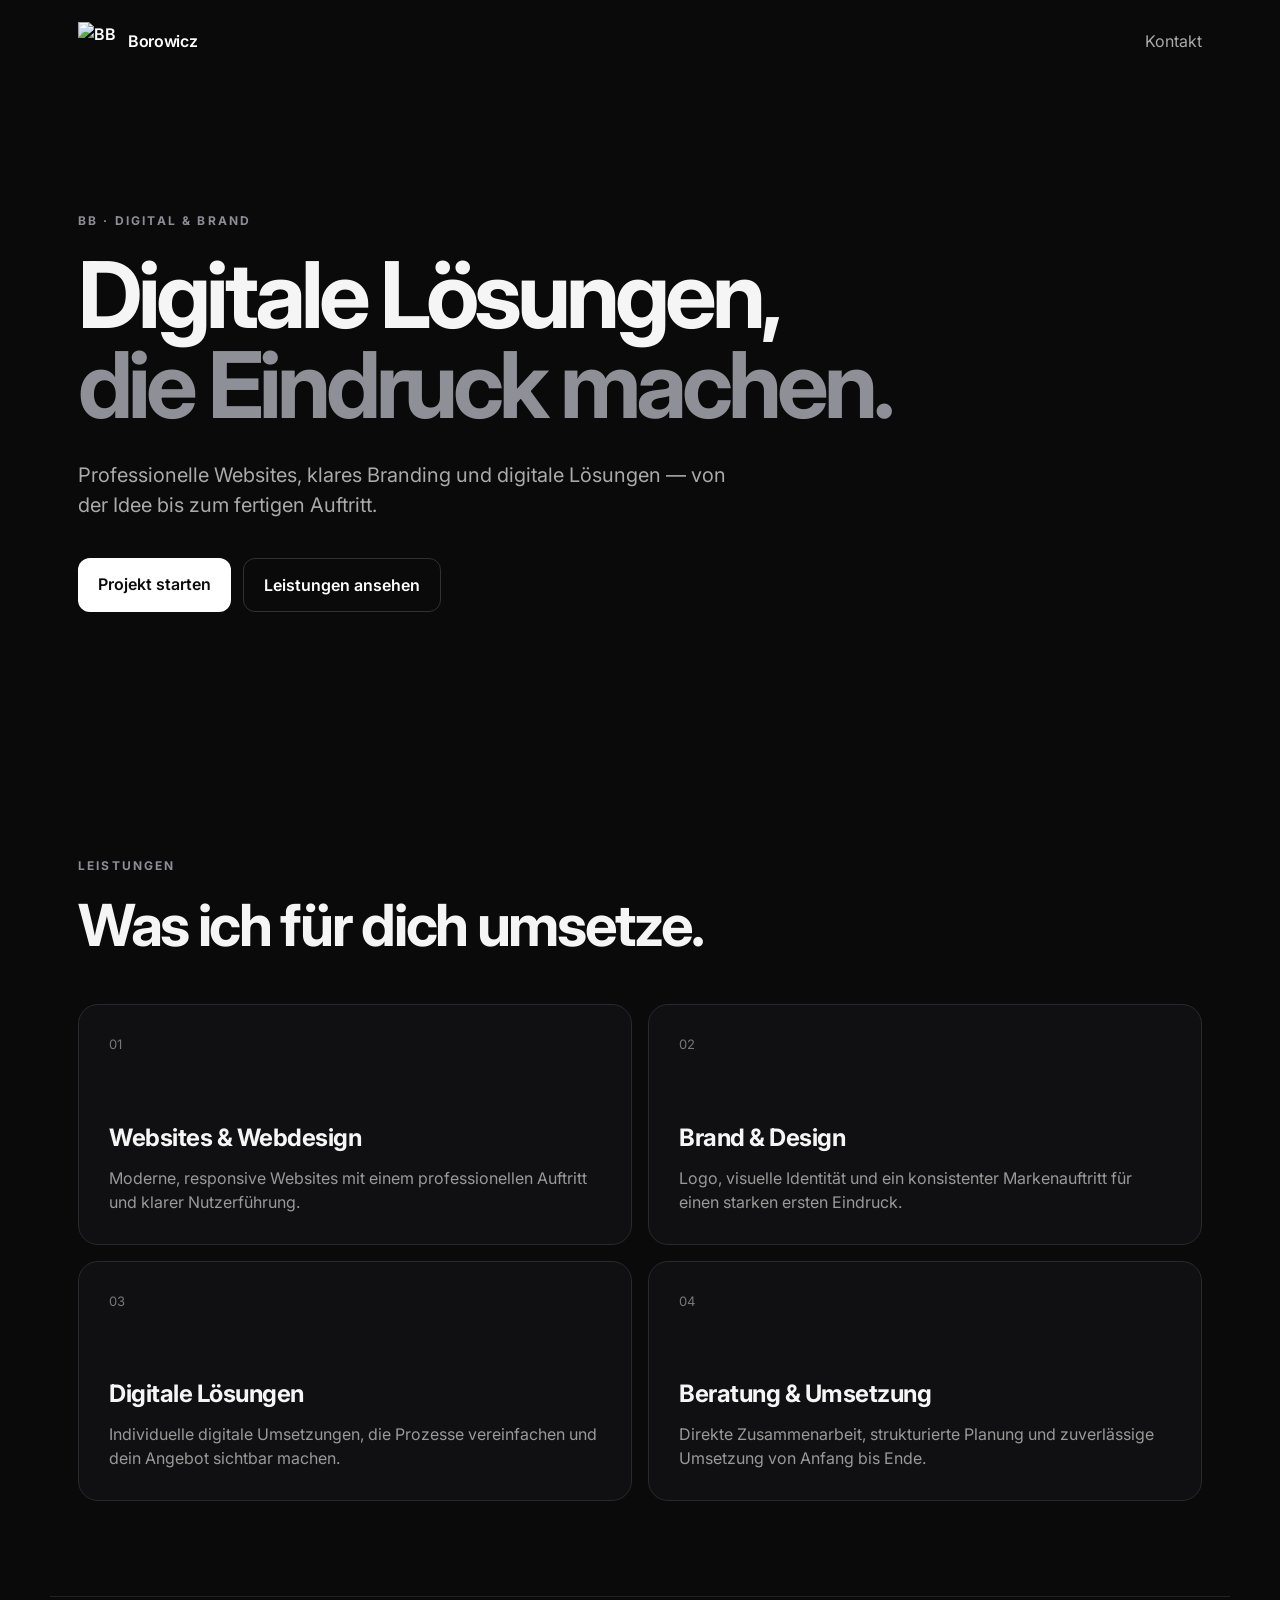
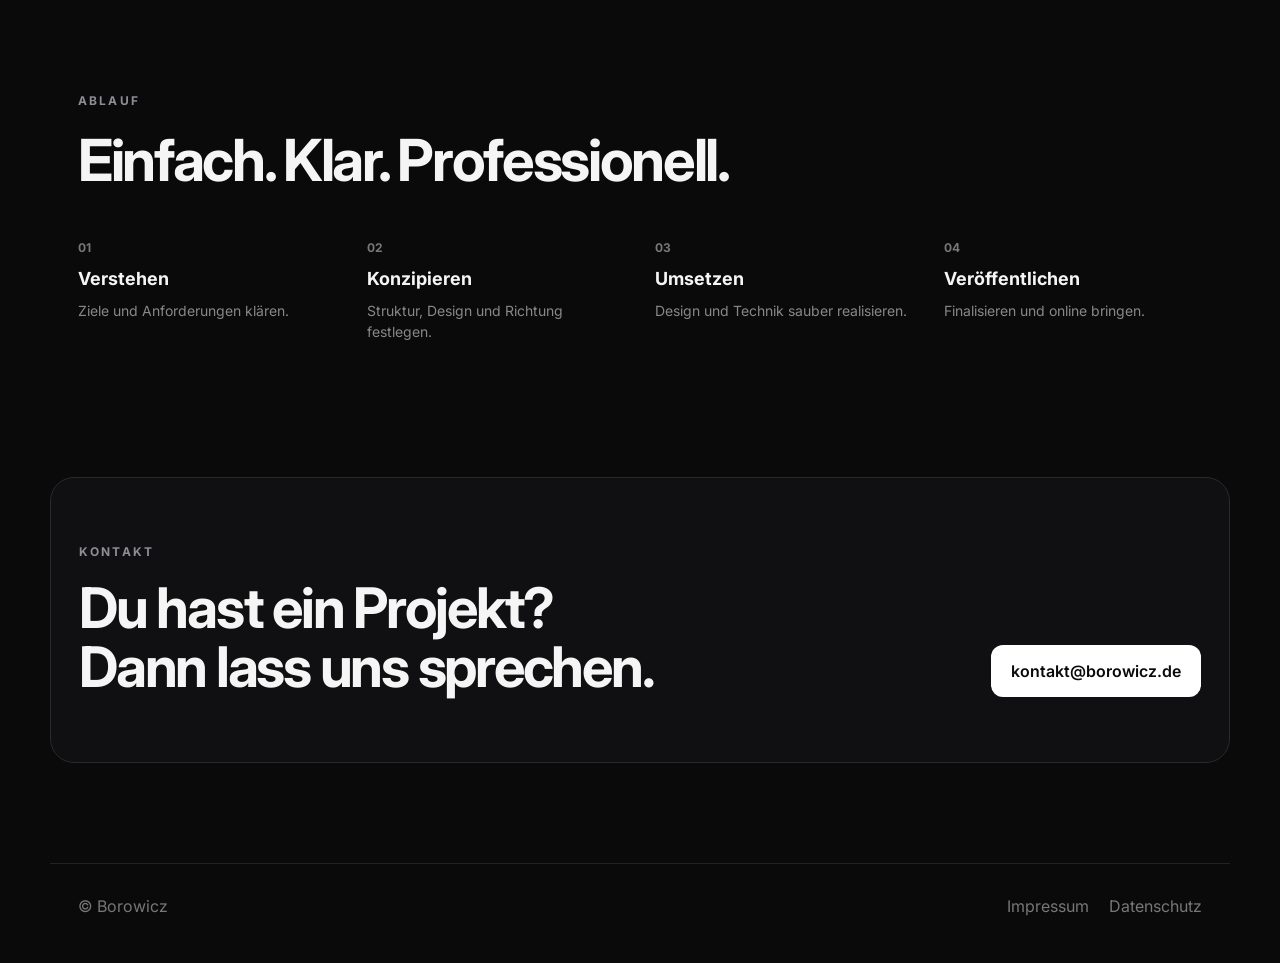
==== index.html @ 8dda670b "Add files via upload" ====
<!doctype html>
<html lang="de">
<head>
  <meta charset="utf-8">
  <meta name="viewport" content="width=device-width, initial-scale=1">
  <title>Borowicz — Digitale Lösungen</title>
  <meta name="description" content="Borowicz — professionelle Websites, Branding und digitale Lösungen.">
  <link rel="preconnect" href="https://fonts.googleapis.com">
  <link rel="preconnect" href="https://fonts.gstatic.com" crossorigin>
  <link href="https://fonts.googleapis.com/css2?family=Inter:wght@400;500;600;700;800&display=swap" rel="stylesheet">
  <link rel="stylesheet" href="styles.css">
</head>
<body>
  <header class="nav">
    <a class="brand" href="#">
      <img src="assets/brand/mark.svg" alt="BB">
      <span>Borowicz</span>
    </a>
    <a class="nav-link" href="#kontakt">Kontakt</a>
  </header>

  <main>
    <section class="hero">
      <div class="eyebrow">BB · DIGITAL & BRAND</div>
      <h1>Digitale Lösungen,<br><span>die Eindruck machen.</span></h1>
      <p>Professionelle Websites, klares Branding und digitale Lösungen — von der Idee bis zum fertigen Auftritt.</p>
      <div class="actions">
        <a class="button primary" href="#kontakt">Projekt starten</a>
        <a class="button secondary" href="#leistungen">Leistungen ansehen</a>
      </div>
    </section>

    <section id="leistungen" class="section">
      <div class="section-head">
        <div class="eyebrow">LEISTUNGEN</div>
        <h2>Was ich für dich umsetze.</h2>
      </div>
      <div class="grid">
        <article class="card"><div class="number">01</div><h3>Websites & Webdesign</h3><p>Moderne, responsive Websites mit einem professionellen Auftritt und klarer Nutzerführung.</p></article>
        <article class="card"><div class="number">02</div><h3>Brand & Design</h3><p>Logo, visuelle Identität und ein konsistenter Markenauftritt für einen starken ersten Eindruck.</p></article>
        <article class="card"><div class="number">03</div><h3>Digitale Lösungen</h3><p>Individuelle digitale Umsetzungen, die Prozesse vereinfachen und dein Angebot sichtbar machen.</p></article>
        <article class="card"><div class="number">04</div><h3>Beratung & Umsetzung</h3><p>Direkte Zusammenarbeit, strukturierte Planung und zuverlässige Umsetzung von Anfang bis Ende.</p></article>
      </div>
    </section>

    <section class="section process">
      <div class="section-head">
        <div class="eyebrow">ABLAUF</div>
        <h2>Einfach. Klar. Professionell.</h2>
      </div>
      <div class="steps">
        <div><b>01</b><strong>Verstehen</strong><span>Ziele und Anforderungen klären.</span></div>
        <div><b>02</b><strong>Konzipieren</strong><span>Struktur, Design und Richtung festlegen.</span></div>
        <div><b>03</b><strong>Umsetzen</strong><span>Design und Technik sauber realisieren.</span></div>
        <div><b>04</b><strong>Veröffentlichen</strong><span>Finalisieren und online bringen.</span></div>
      </div>
    </section>

    <section id="kontakt" class="contact">
      <div>
        <div class="eyebrow">KONTAKT</div>
        <h2>Du hast ein Projekt?<br>Dann lass uns sprechen.</h2>
      </div>
      <a class="button primary" href="mailto:kontakt@borowicz.de">kontakt@borowicz.de</a>
    </section>
  </main>

  <footer>
    <span>© Borowicz</span>
    <nav><a href="impressum.html">Impressum</a><a href="datenschutz.html">Datenschutz</a></nav>
  </footer>
</body>
</html>
---- styles.css ----
*{box-sizing:border-box}html{scroll-behavior:smooth}body{margin:0;background:#0a0a0b;color:#f5f5f5;font-family:Inter,system-ui,sans-serif;line-height:1.5}.nav{height:82px;display:flex;align-items:center;justify-content:space-between;max-width:1180px;margin:auto;padding:0 28px}.brand{display:flex;align-items:center;gap:12px;color:#fff;text-decoration:none;font-weight:600;letter-spacing:-.02em}.brand img{width:38px;height:38px}.nav-link{color:#aaa;text-decoration:none}.nav-link:hover{color:#fff}.hero{max-width:1180px;margin:auto;padding:130px 28px 150px}.eyebrow{font-size:12px;font-weight:700;letter-spacing:.18em;color:#8d8d95;margin-bottom:20px}.hero h1{font-size:clamp(48px,8vw,92px);line-height:.98;letter-spacing:-.055em;margin:0 0 30px;max-width:950px}.hero h1 span{color:#8f8f98}.hero p{font-size:20px;color:#aaa;max-width:650px;margin:0 0 38px}.actions{display:flex;gap:12px;flex-wrap:wrap}.button{display:inline-flex;padding:14px 20px;border-radius:12px;text-decoration:none;font-weight:600}.primary{background:#fff;color:#0a0a0b}.secondary{border:1px solid #303036;color:#fff}.section{max-width:1180px;margin:auto;padding:95px 28px}.section-head h2{font-size:clamp(34px,5vw,58px);line-height:1.05;letter-spacing:-.04em;margin:0 0 48px}.grid{display:grid;grid-template-columns:repeat(2,1fr);gap:16px}.card{border:1px solid #29292e;border-radius:20px;padding:30px;min-height:240px;background:#101012}.card .number{color:#777;font-size:13px;margin-bottom:65px}.card h3{font-size:24px;margin:0 0 10px;letter-spacing:-.02em}.card p{color:#999;margin:0;max-width:500px}.process{border-top:1px solid #222}.steps{display:grid;grid-template-columns:repeat(4,1fr);gap:30px}.steps div{display:flex;flex-direction:column;gap:8px}.steps b{color:#777;font-size:12px}.steps strong{font-size:18px}.steps span{color:#888;font-size:14px}.contact{max-width:1180px;margin:40px auto 100px;padding:65px 28px;border:1px solid #29292e;border-radius:24px;display:flex;justify-content:space-between;align-items:end;gap:30px;background:#101012}.contact h2{font-size:clamp(32px,5vw,56px);line-height:1.05;letter-spacing:-.04em;margin:0}.contact .eyebrow{margin-bottom:18px}footer{max-width:1180px;margin:auto;padding:30px 28px 45px;border-top:1px solid #222;color:#777;display:flex;justify-content:space-between}footer nav{display:flex;gap:20px}footer a{color:#777;text-decoration:none}@media(max-width:720px){.hero{padding-top:85px;padding-bottom:100px}.grid,.steps{grid-template-columns:1fr}.contact{align-items:flex-start;flex-direction:column}.card .number{margin-bottom:40px}footer{flex-direction:column;gap:15px}}
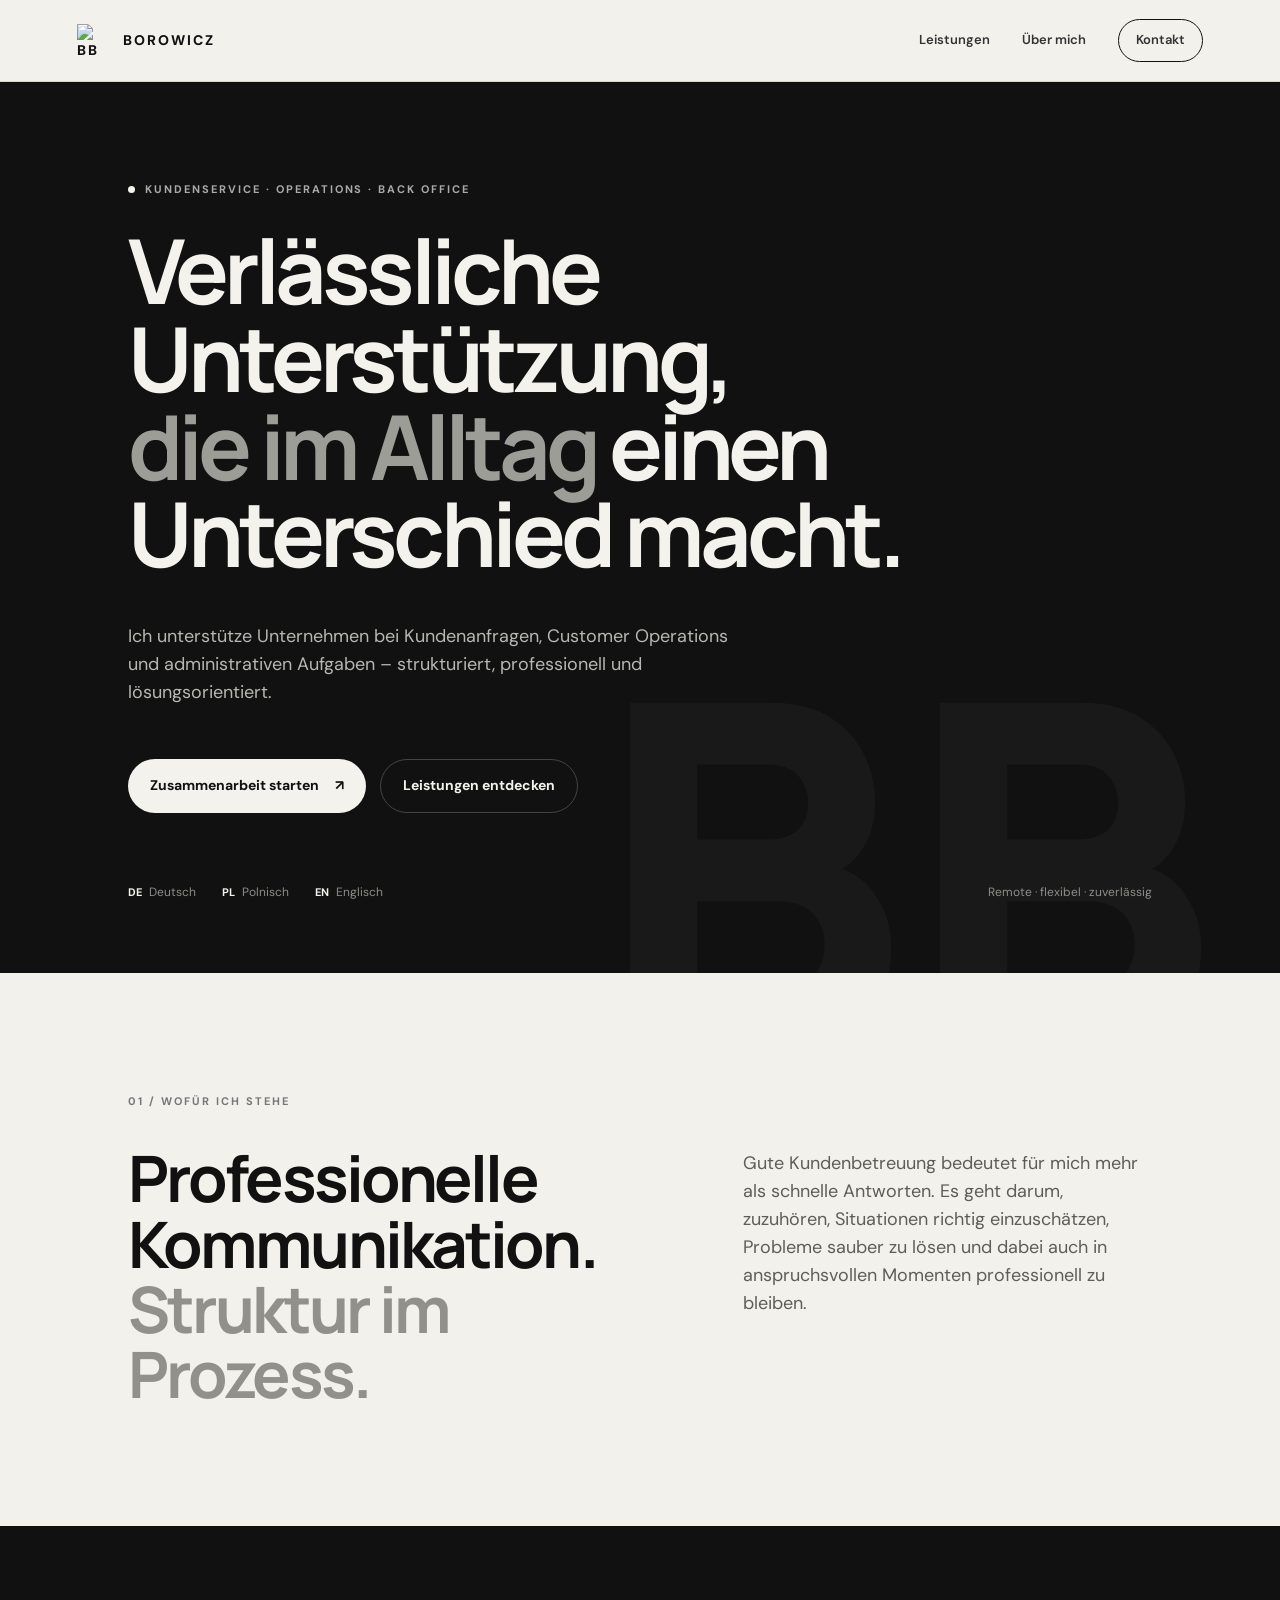
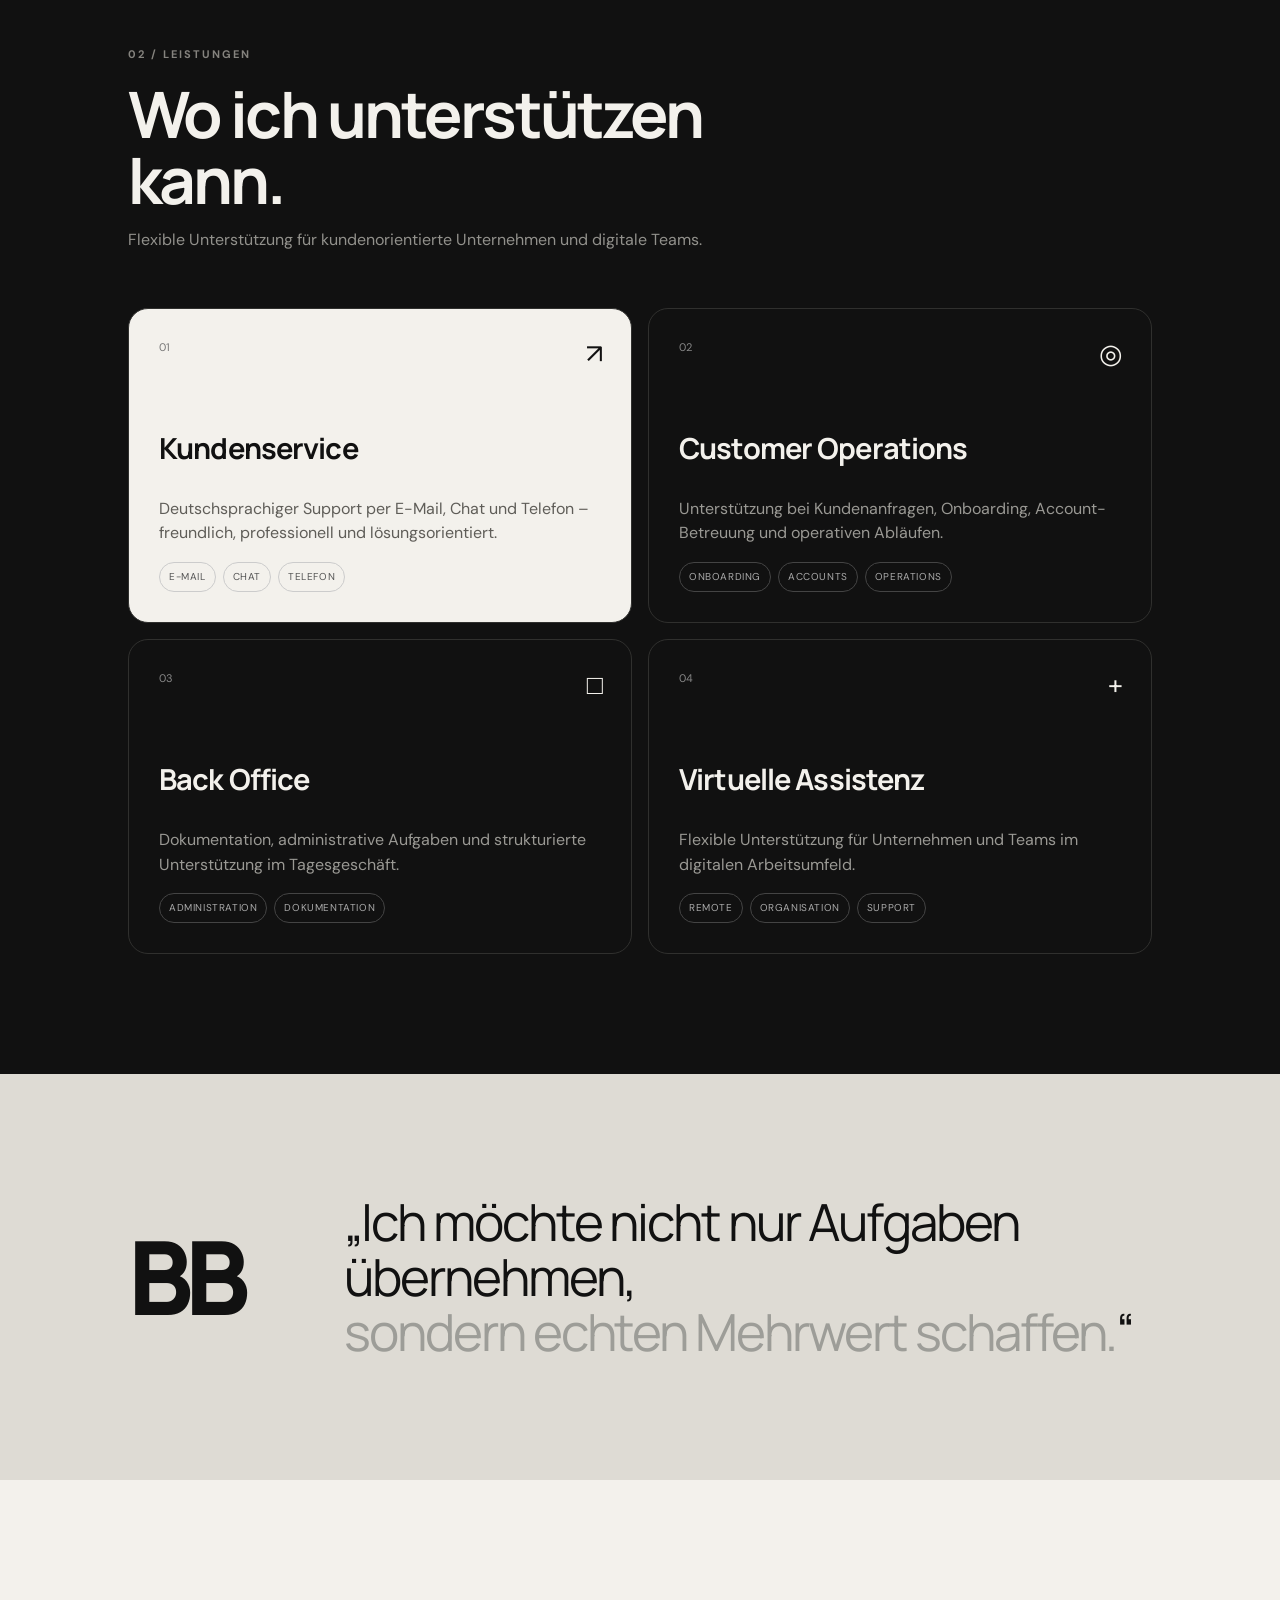
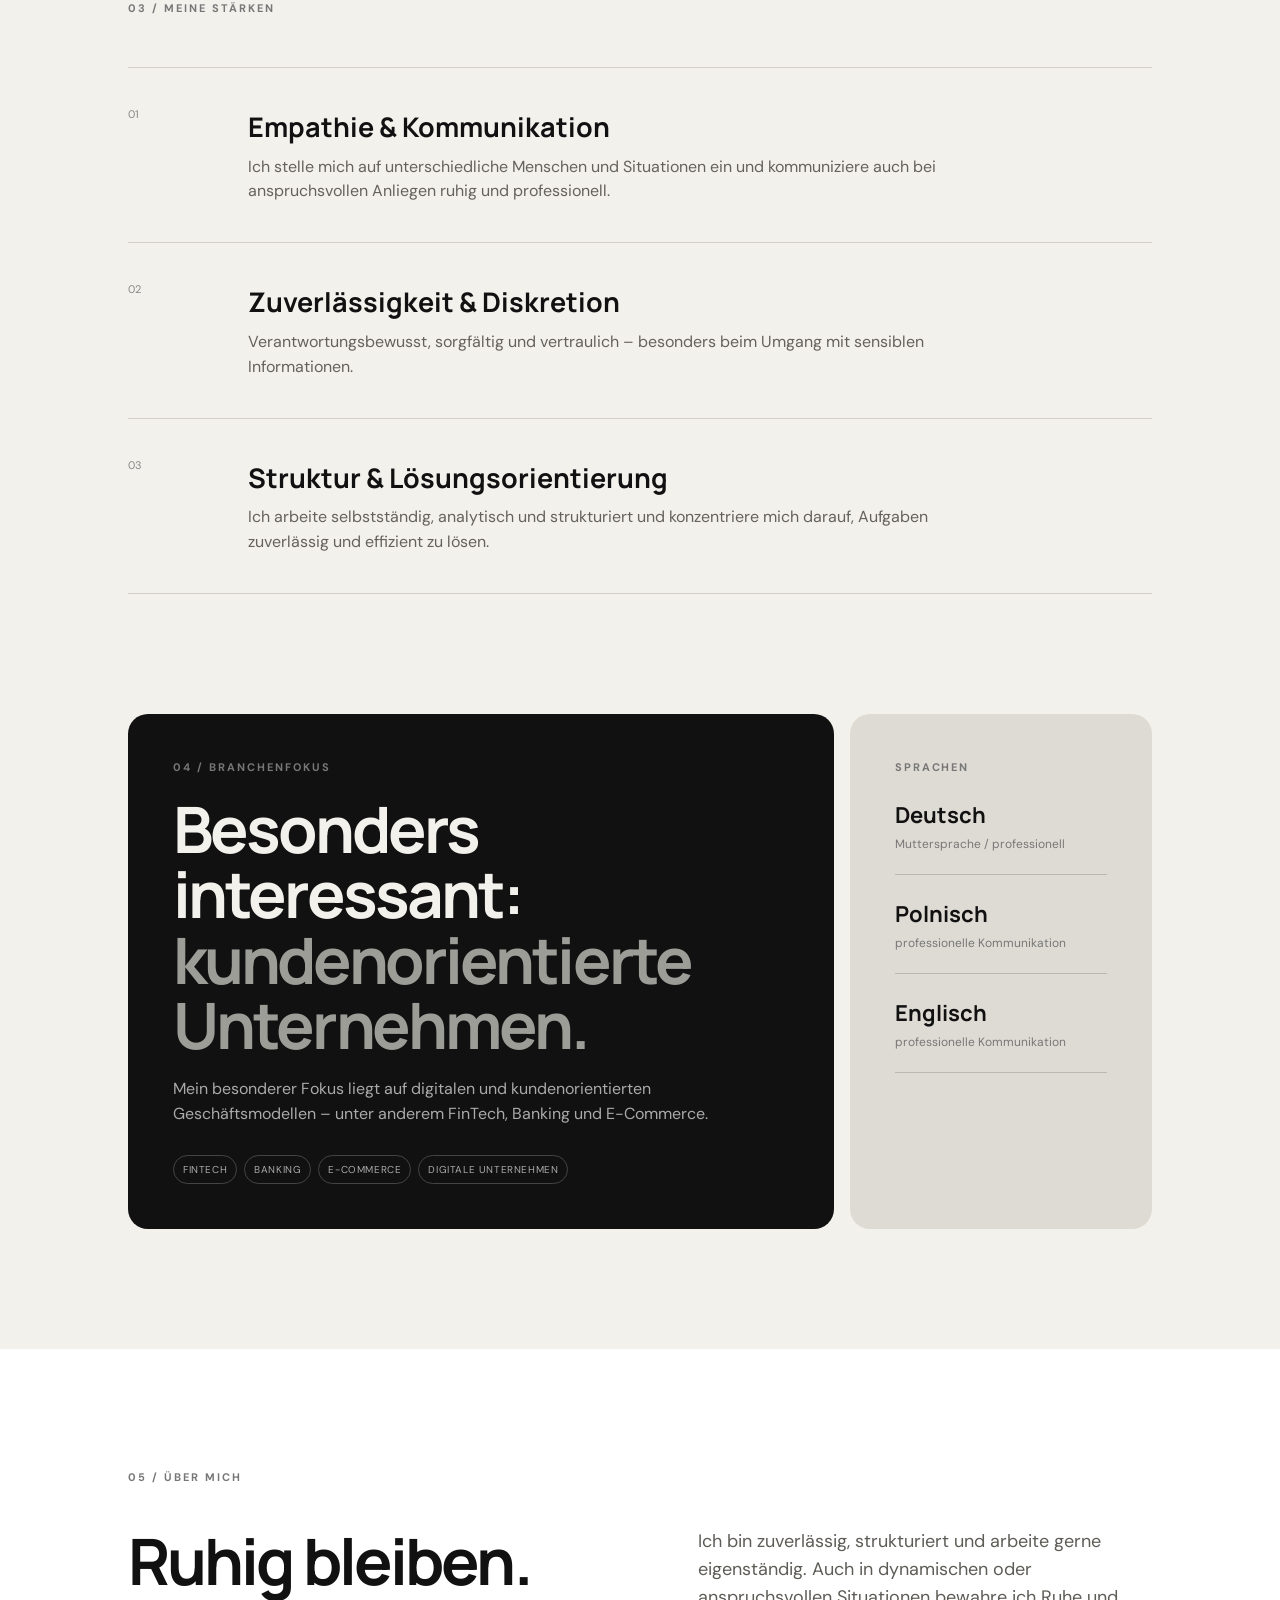
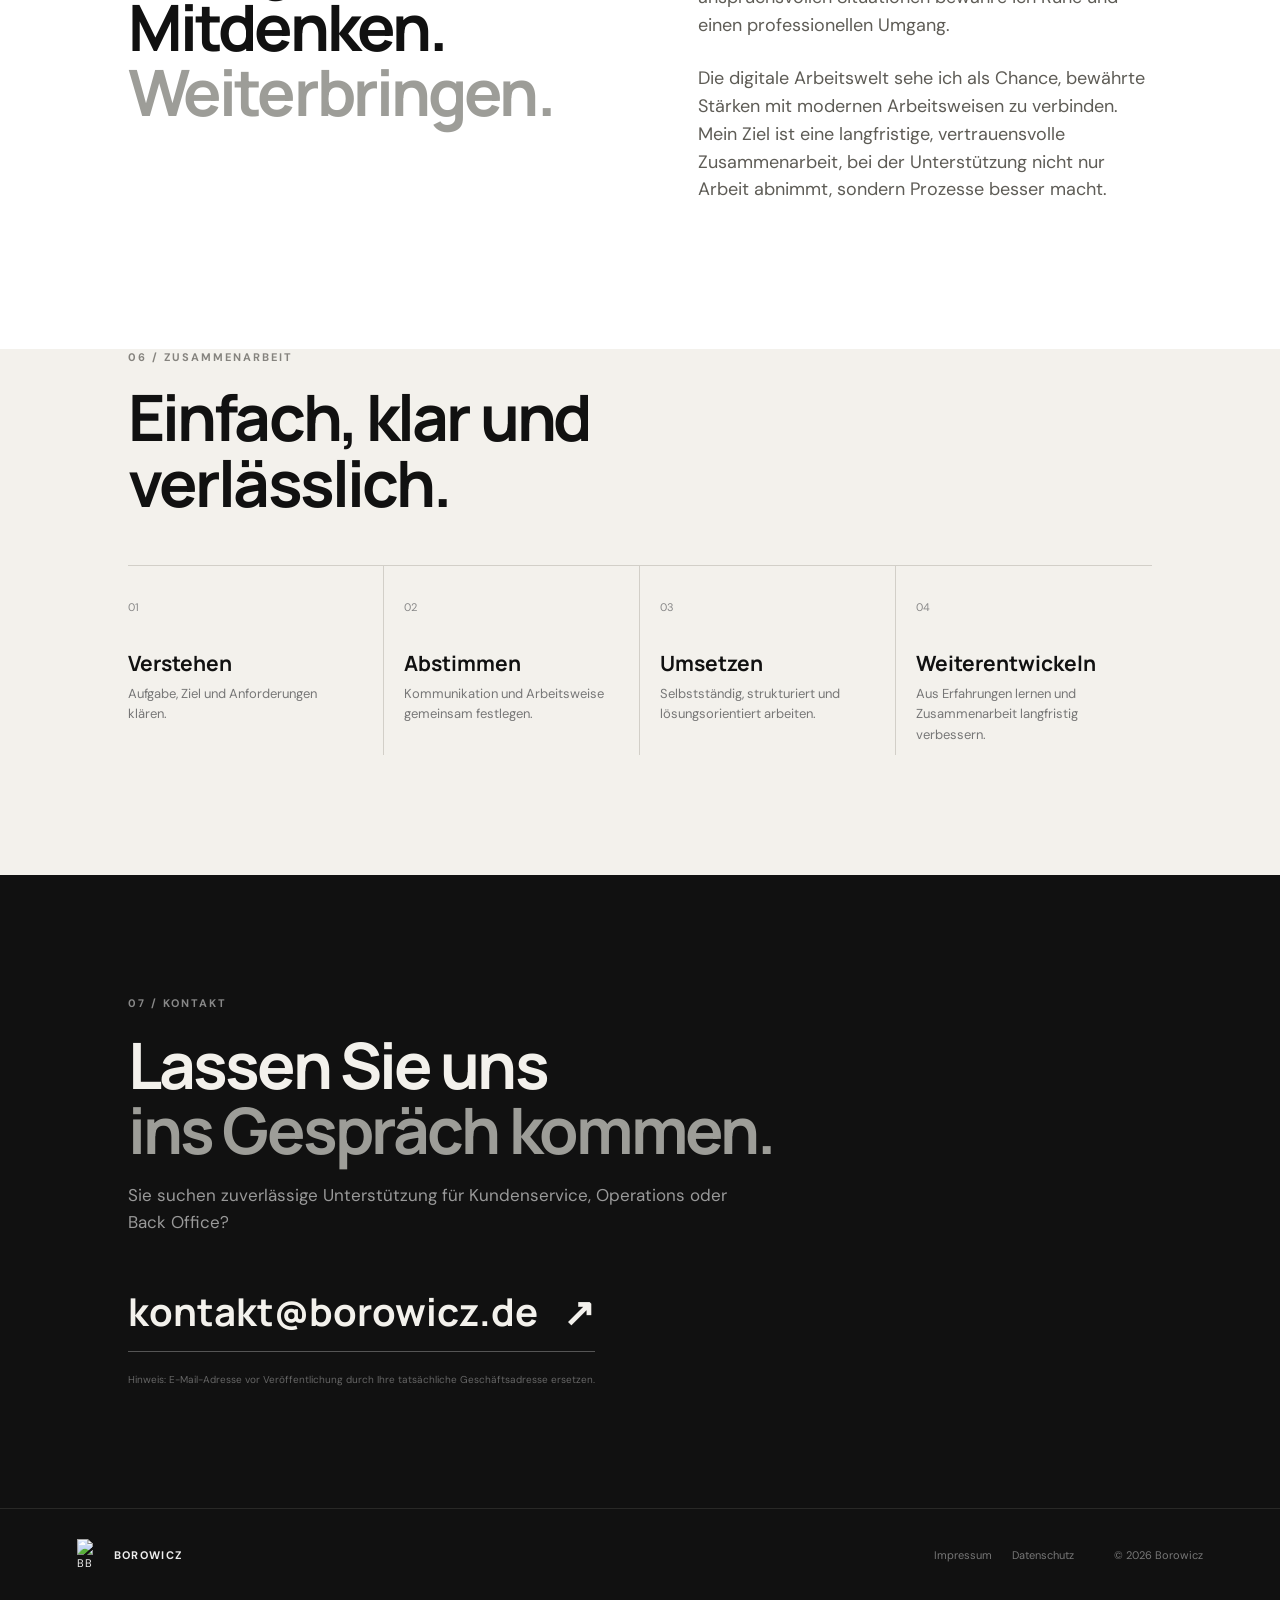
==== commit e469b887: "Add files via upload" ====
--- a/index.html
+++ b/index.html
@@ -3,71 +3,183 @@
 <head>
   <meta charset="utf-8">
   <meta name="viewport" content="width=device-width, initial-scale=1">
-  <title>Borowicz — Digitale Lösungen</title>
-  <meta name="description" content="Borowicz — professionelle Websites, Branding und digitale Lösungen.">
+  <meta name="description" content="Borowicz – professionelle Unterstützung in Kundenservice, Customer Operations, Back Office und virtueller Assistenz.">
+  <title>Borowicz — Kundenservice & Operations</title>
+  <link rel="icon" href="assets/brand/mark.svg" type="image/svg+xml">
   <link rel="preconnect" href="https://fonts.googleapis.com">
   <link rel="preconnect" href="https://fonts.gstatic.com" crossorigin>
-  <link href="https://fonts.googleapis.com/css2?family=Inter:wght@400;500;600;700;800&display=swap" rel="stylesheet">
+  <link href="https://fonts.googleapis.com/css2?family=DM+Sans:wght@400;500;600;700&family=Manrope:wght@500;600;700;800&display=swap" rel="stylesheet">
   <link rel="stylesheet" href="styles.css">
 </head>
 <body>
-  <header class="nav">
-    <a class="brand" href="#">
+  <header class="site-header">
+    <a class="brand" href="#top" aria-label="Borowicz Startseite">
       <img src="assets/brand/mark.svg" alt="BB">
-      <span>Borowicz</span>
+      <span>BOROWICZ</span>
     </a>
-    <a class="nav-link" href="#kontakt">Kontakt</a>
+    <nav>
+      <a href="#leistungen">Leistungen</a>
+      <a href="#ueber-mich">Über mich</a>
+      <a href="#kontakt" class="nav-cta">Kontakt</a>
+    </nav>
   </header>
 
-  <main>
+  <main id="top">
     <section class="hero">
-      <div class="eyebrow">BB · DIGITAL & BRAND</div>
-      <h1>Digitale Lösungen,<br><span>die Eindruck machen.</span></h1>
-      <p>Professionelle Websites, klares Branding und digitale Lösungen — von der Idee bis zum fertigen Auftritt.</p>
-      <div class="actions">
-        <a class="button primary" href="#kontakt">Projekt starten</a>
-        <a class="button secondary" href="#leistungen">Leistungen ansehen</a>
+      <div class="eyebrow"><span></span> KUNDENSERVICE · OPERATIONS · BACK OFFICE</div>
+      <h1>Verlässliche Unterstützung,<br><em>die im Alltag</em> einen Unterschied macht.</h1>
+      <p class="hero-copy">
+        Ich unterstütze Unternehmen bei Kundenanfragen, Customer Operations und administrativen Aufgaben –
+        strukturiert, professionell und lösungsorientiert.
+      </p>
+      <div class="hero-actions">
+        <a href="#kontakt" class="button button-primary">Zusammenarbeit starten <span>↗</span></a>
+        <a href="#leistungen" class="button button-ghost">Leistungen entdecken</a>
+      </div>
+      <div class="hero-meta">
+        <div><strong>DE</strong><span>Deutsch</span></div>
+        <div><strong>PL</strong><span>Polnisch</span></div>
+        <div><strong>EN</strong><span>Englisch</span></div>
+        <div class="meta-note">Remote · flexibel · zuverlässig</div>
       </div>
     </section>
 
-    <section id="leistungen" class="section">
-      <div class="section-head">
-        <div class="eyebrow">LEISTUNGEN</div>
-        <h2>Was ich für dich umsetze.</h2>
+    <section class="intro section">
+      <div class="section-label">01 / WOFÜR ICH STEHE</div>
+      <div class="intro-grid">
+        <h2>Professionelle Kommunikation.<br><span>Struktur im Prozess.</span></h2>
+        <p>
+          Gute Kundenbetreuung bedeutet für mich mehr als schnelle Antworten. Es geht darum,
+          zuzuhören, Situationen richtig einzuschätzen, Probleme sauber zu lösen und dabei
+          auch in anspruchsvollen Momenten professionell zu bleiben.
+        </p>
       </div>
-      <div class="grid">
-        <article class="card"><div class="number">01</div><h3>Websites & Webdesign</h3><p>Moderne, responsive Websites mit einem professionellen Auftritt und klarer Nutzerführung.</p></article>
-        <article class="card"><div class="number">02</div><h3>Brand & Design</h3><p>Logo, visuelle Identität und ein konsistenter Markenauftritt für einen starken ersten Eindruck.</p></article>
-        <article class="card"><div class="number">03</div><h3>Digitale Lösungen</h3><p>Individuelle digitale Umsetzungen, die Prozesse vereinfachen und dein Angebot sichtbar machen.</p></article>
-        <article class="card"><div class="number">04</div><h3>Beratung & Umsetzung</h3><p>Direkte Zusammenarbeit, strukturierte Planung und zuverlässige Umsetzung von Anfang bis Ende.</p></article>
+    </section>
+
+    <section id="leistungen" class="section services">
+      <div class="section-heading">
+        <div class="section-label">02 / LEISTUNGEN</div>
+        <h2>Wo ich unterstützen kann.</h2>
+        <p>Flexible Unterstützung für kundenorientierte Unternehmen und digitale Teams.</p>
+      </div>
+      <div class="service-grid">
+        <article class="service-card featured">
+          <div class="card-number">01</div>
+          <div class="icon">↗</div>
+          <h3>Kundenservice</h3>
+          <p>Deutschsprachiger Support per E-Mail, Chat und Telefon – freundlich, professionell und lösungsorientiert.</p>
+          <div class="tags"><span>E-Mail</span><span>Chat</span><span>Telefon</span></div>
+        </article>
+        <article class="service-card">
+          <div class="card-number">02</div>
+          <div class="icon">◎</div>
+          <h3>Customer Operations</h3>
+          <p>Unterstützung bei Kundenanfragen, Onboarding, Account-Betreuung und operativen Abläufen.</p>
+          <div class="tags"><span>Onboarding</span><span>Accounts</span><span>Operations</span></div>
+        </article>
+        <article class="service-card">
+          <div class="card-number">03</div>
+          <div class="icon">□</div>
+          <h3>Back Office</h3>
+          <p>Dokumentation, administrative Aufgaben und strukturierte Unterstützung im Tagesgeschäft.</p>
+          <div class="tags"><span>Administration</span><span>Dokumentation</span></div>
+        </article>
+        <article class="service-card">
+          <div class="card-number">04</div>
+          <div class="icon">+</div>
+          <h3>Virtuelle Assistenz</h3>
+          <p>Flexible Unterstützung für Unternehmen und Teams im digitalen Arbeitsumfeld.</p>
+          <div class="tags"><span>Remote</span><span>Organisation</span><span>Support</span></div>
+        </article>
+      </div>
+    </section>
+
+    <section class="statement">
+      <div class="statement-mark">BB</div>
+      <blockquote>„Ich möchte nicht nur Aufgaben übernehmen,<br><em>sondern echten Mehrwert schaffen.</em>“</blockquote>
+    </section>
+
+    <section class="section strengths">
+      <div class="section-label">03 / MEINE STÄRKEN</div>
+      <div class="strength-list">
+        <article>
+          <span>01</span>
+          <div><h3>Empathie & Kommunikation</h3><p>Ich stelle mich auf unterschiedliche Menschen und Situationen ein und kommuniziere auch bei anspruchsvollen Anliegen ruhig und professionell.</p></div>
+        </article>
+        <article>
+          <span>02</span>
+          <div><h3>Zuverlässigkeit & Diskretion</h3><p>Verantwortungsbewusst, sorgfältig und vertraulich – besonders beim Umgang mit sensiblen Informationen.</p></div>
+        </article>
+        <article>
+          <span>03</span>
+          <div><h3>Struktur & Lösungsorientierung</h3><p>Ich arbeite selbstständig, analytisch und strukturiert und konzentriere mich darauf, Aufgaben zuverlässig und effizient zu lösen.</p></div>
+        </article>
+      </div>
+    </section>
+
+    <section class="section focus">
+      <div class="focus-panel">
+        <div class="section-label">04 / BRANCHENFOKUS</div>
+        <h2>Besonders interessant:<br><em>kundenorientierte Unternehmen.</em></h2>
+        <p>Mein besonderer Fokus liegt auf digitalen und kundenorientierten Geschäftsmodellen – unter anderem FinTech, Banking und E-Commerce.</p>
+        <div class="focus-tags"><span>FinTech</span><span>Banking</span><span>E-Commerce</span><span>Digitale Unternehmen</span></div>
+      </div>
+      <div class="language-panel">
+        <div class="section-label">SPRACHEN</div>
+        <div class="language">Deutsch <small>Muttersprache / professionell</small></div>
+        <div class="language">Polnisch <small>professionelle Kommunikation</small></div>
+        <div class="language">Englisch <small>professionelle Kommunikation</small></div>
+      </div>
+    </section>
+
+    <section id="ueber-mich" class="section about">
+      <div class="section-label">05 / ÜBER MICH</div>
+      <div class="about-grid">
+        <div>
+          <h2>Ruhig bleiben.<br>Mitdenken.<br><em>Weiterbringen.</em></h2>
+        </div>
+        <div class="about-copy">
+          <p>
+            Ich bin zuverlässig, strukturiert und arbeite gerne eigenständig. Auch in dynamischen
+            oder anspruchsvollen Situationen bewahre ich Ruhe und einen professionellen Umgang.
+          </p>
+          <p>
+            Die digitale Arbeitswelt sehe ich als Chance, bewährte Stärken mit modernen Arbeitsweisen
+            zu verbinden. Mein Ziel ist eine langfristige, vertrauensvolle Zusammenarbeit, bei der
+            Unterstützung nicht nur Arbeit abnimmt, sondern Prozesse besser macht.
+          </p>
+        </div>
       </div>
     </section>
 
     <section class="section process">
-      <div class="section-head">
-        <div class="eyebrow">ABLAUF</div>
-        <h2>Einfach. Klar. Professionell.</h2>
+      <div class="section-heading">
+        <div class="section-label">06 / ZUSAMMENARBEIT</div>
+        <h2>Einfach, klar und verlässlich.</h2>
       </div>
-      <div class="steps">
-        <div><b>01</b><strong>Verstehen</strong><span>Ziele und Anforderungen klären.</span></div>
-        <div><b>02</b><strong>Konzipieren</strong><span>Struktur, Design und Richtung festlegen.</span></div>
-        <div><b>03</b><strong>Umsetzen</strong><span>Design und Technik sauber realisieren.</span></div>
-        <div><b>04</b><strong>Veröffentlichen</strong><span>Finalisieren und online bringen.</span></div>
+      <div class="process-grid">
+        <div><span>01</span><h3>Verstehen</h3><p>Aufgabe, Ziel und Anforderungen klären.</p></div>
+        <div><span>02</span><h3>Abstimmen</h3><p>Kommunikation und Arbeitsweise gemeinsam festlegen.</p></div>
+        <div><span>03</span><h3>Umsetzen</h3><p>Selbstständig, strukturiert und lösungsorientiert arbeiten.</p></div>
+        <div><span>04</span><h3>Weiterentwickeln</h3><p>Aus Erfahrungen lernen und Zusammenarbeit langfristig verbessern.</p></div>
       </div>
     </section>
 
     <section id="kontakt" class="contact">
-      <div>
-        <div class="eyebrow">KONTAKT</div>
-        <h2>Du hast ein Projekt?<br>Dann lass uns sprechen.</h2>
+      <div class="contact-inner">
+        <div class="section-label">07 / KONTAKT</div>
+        <h2>Lassen Sie uns<br><em>ins Gespräch kommen.</em></h2>
+        <p>Sie suchen zuverlässige Unterstützung für Kundenservice, Operations oder Back Office?</p>
+        <a class="contact-link" href="mailto:kontakt@borowicz.de">kontakt@borowicz.de <span>↗</span></a>
+        <small>Hinweis: E-Mail-Adresse vor Veröffentlichung durch Ihre tatsächliche Geschäftsadresse ersetzen.</small>
       </div>
-      <a class="button primary" href="mailto:kontakt@borowicz.de">kontakt@borowicz.de</a>
     </section>
   </main>
 
   <footer>
-    <span>© Borowicz</span>
-    <nav><a href="impressum.html">Impressum</a><a href="datenschutz.html">Datenschutz</a></nav>
+    <div class="footer-brand"><img src="assets/brand/mark.svg" alt="BB"><strong>BOROWICZ</strong></div>
+    <div class="footer-links"><a href="impressum.html">Impressum</a><a href="datenschutz.html">Datenschutz</a></div>
+    <div class="copyright">© 2026 Borowicz</div>
   </footer>
 </body>
 </html>
--- a/styles.css
+++ b/styles.css
@@ -1 +1 @@
-*{box-sizing:border-box}html{scroll-behavior:smooth}body{margin:0;background:#0a0a0b;color:#f5f5f5;font-family:Inter,system-ui,sans-serif;line-height:1.5}.nav{height:82px;display:flex;align-items:center;justify-content:space-between;max-width:1180px;margin:auto;padding:0 28px}.brand{display:flex;align-items:center;gap:12px;color:#fff;text-decoration:none;font-weight:600;letter-spacing:-.02em}.brand img{width:38px;height:38px}.nav-link{color:#aaa;text-decoration:none}.nav-link:hover{color:#fff}.hero{max-width:1180px;margin:auto;padding:130px 28px 150px}.eyebrow{font-size:12px;font-weight:700;letter-spacing:.18em;color:#8d8d95;margin-bottom:20px}.hero h1{font-size:clamp(48px,8vw,92px);line-height:.98;letter-spacing:-.055em;margin:0 0 30px;max-width:950px}.hero h1 span{color:#8f8f98}.hero p{font-size:20px;color:#aaa;max-width:650px;margin:0 0 38px}.actions{display:flex;gap:12px;flex-wrap:wrap}.button{display:inline-flex;padding:14px 20px;border-radius:12px;text-decoration:none;font-weight:600}.primary{background:#fff;color:#0a0a0b}.secondary{border:1px solid #303036;color:#fff}.section{max-width:1180px;margin:auto;padding:95px 28px}.section-head h2{font-size:clamp(34px,5vw,58px);line-height:1.05;letter-spacing:-.04em;margin:0 0 48px}.grid{display:grid;grid-template-columns:repeat(2,1fr);gap:16px}.card{border:1px solid #29292e;border-radius:20px;padding:30px;min-height:240px;background:#101012}.card .number{color:#777;font-size:13px;margin-bottom:65px}.card h3{font-size:24px;margin:0 0 10px;letter-spacing:-.02em}.card p{color:#999;margin:0;max-width:500px}.process{border-top:1px solid #222}.steps{display:grid;grid-template-columns:repeat(4,1fr);gap:30px}.steps div{display:flex;flex-direction:column;gap:8px}.steps b{color:#777;font-size:12px}.steps strong{font-size:18px}.steps span{color:#888;font-size:14px}.contact{max-width:1180px;margin:40px auto 100px;padding:65px 28px;border:1px solid #29292e;border-radius:24px;display:flex;justify-content:space-between;align-items:end;gap:30px;background:#101012}.contact h2{font-size:clamp(32px,5vw,56px);line-height:1.05;letter-spacing:-.04em;margin:0}.contact .eyebrow{margin-bottom:18px}footer{max-width:1180px;margin:auto;padding:30px 28px 45px;border-top:1px solid #222;color:#777;display:flex;justify-content:space-between}footer nav{display:flex;gap:20px}footer a{color:#777;text-decoration:none}@media(max-width:720px){.hero{padding-top:85px;padding-bottom:100px}.grid,.steps{grid-template-columns:1fr}.contact{align-items:flex-start;flex-direction:column}.card .number{margin-bottom:40px}footer{flex-direction:column;gap:15px}}
+*{box-sizing:border-box}html{scroll-behavior:smooth}body{margin:0;background:#f3f1ec;color:#111;font-family:'DM Sans',sans-serif;line-height:1.55}.site-header{height:82px;display:flex;align-items:center;justify-content:space-between;padding:0 6vw;border-bottom:1px solid #d8d5ce;position:sticky;top:0;background:rgba(243,241,236,.94);backdrop-filter:blur(16px);z-index:10}.brand{display:flex;align-items:center;gap:12px;color:#111;text-decoration:none;font-weight:800;letter-spacing:.14em;font-size:14px}.brand img{width:34px;height:34px}.site-header nav{display:flex;gap:32px;align-items:center}.site-header nav a{color:#333;text-decoration:none;font-size:13px;font-weight:600}.nav-cta{border:1px solid #111;padding:10px 17px;border-radius:999px}.hero{min-height:calc(100vh - 82px);padding:11vh 10vw 8vh;display:flex;flex-direction:column;justify-content:center;background:#111;color:#f4f2ed;position:relative;overflow:hidden}.hero:after{content:'BB';position:absolute;right:5vw;bottom:-.18em;font-family:Manrope;font-size:38vw;font-weight:800;line-height:.8;color:#191919;z-index:0}.hero>*{position:relative;z-index:1}.eyebrow,.section-label{font-size:11px;letter-spacing:.18em;font-weight:700}.eyebrow{display:flex;align-items:center;gap:10px;color:#aaa}.eyebrow span{width:7px;height:7px;background:#f4f2ed;border-radius:50%}.hero h1{font-family:Manrope,sans-serif;font-size:clamp(48px,7vw,105px);line-height:.98;letter-spacing:-.055em;max-width:1050px;margin:28px 0}.hero h1 em,.statement em,.about h2 em,.focus h2 em,.contact h2 em{font-style:normal;color:#9d9d98}.hero-copy{max-width:620px;color:#b8b7b2;font-size:18px}.hero-actions{display:flex;gap:14px;margin-top:34px;flex-wrap:wrap}.button{display:inline-flex;align-items:center;gap:16px;padding:15px 22px;border-radius:999px;text-decoration:none;font-weight:700;font-size:14px}.button-primary{background:#f4f2ed;color:#111}.button-ghost{border:1px solid #444;color:#f4f2ed}.hero-meta{display:flex;gap:26px;margin-top:70px;align-items:center;flex-wrap:wrap}.hero-meta div{display:flex;gap:7px;align-items:baseline}.hero-meta strong{font-size:11px}.hero-meta span,.meta-note{color:#8e8d89;font-size:12px}.meta-note{margin-left:auto}.section{padding:120px 10vw}.section-label{color:#777}.intro{background:#f3f1ec}.intro-grid{display:grid;grid-template-columns:1.1fr .9fr;gap:9vw;margin-top:35px}.intro h2,.section-heading h2,.about h2,.focus h2,.contact h2{font-family:Manrope;font-size:clamp(36px,5vw,70px);line-height:1.02;letter-spacing:-.045em;margin:0}.intro h2 span{color:#92908a}.intro p{font-size:18px;color:#5f5d58;max-width:570px;margin:5px 0}.services{background:#111;color:#f3f1ec}.section-heading{max-width:700px}.section-heading .section-label{color:#85837e}.section-heading h2{margin:18px 0 12px}.section-heading p{color:#92918c}.service-grid{display:grid;grid-template-columns:repeat(2,1fr);gap:16px;margin-top:55px}.service-card{border:1px solid #30302e;border-radius:20px;padding:30px;min-height:310px;position:relative;display:flex;flex-direction:column;transition:transform .2s,border-color .2s}.service-card:hover{transform:translateY(-4px);border-color:#666}.service-card.featured{background:#f3f1ec;color:#111}.card-number{font-size:11px;color:#888}.featured .card-number{color:#777}.icon{position:absolute;right:28px;top:24px;font-size:27px}.service-card h3{font-family:Manrope;font-size:29px;letter-spacing:-.03em;margin:70px 0 10px}.service-card p{color:#9a9994;max-width:520px}.featured p{color:#5f5d58}.tags{display:flex;gap:7px;flex-wrap:wrap;margin-top:auto}.tags span,.focus-tags span{font-size:10px;letter-spacing:.06em;text-transform:uppercase;border:1px solid #444;padding:6px 9px;border-radius:99px;color:#aaa}.featured .tags span{border-color:#ccc;color:#555}.statement{background:#dedbd4;padding:120px 10vw;display:flex;align-items:center;gap:8vw}.statement-mark{font-family:Manrope;font-size:clamp(50px,8vw,115px);font-weight:800;letter-spacing:-.08em}.statement blockquote{font-family:Manrope;font-size:clamp(28px,4vw,58px);line-height:1.08;letter-spacing:-.04em;margin:0}.strength-list{margin-top:50px;border-top:1px solid #d2cfc8}.strength-list article{display:grid;grid-template-columns:90px 1fr;gap:30px;padding:38px 0;border-bottom:1px solid #d2cfc8}.strength-list article>span{font-size:11px;color:#888}.strength-list h3{font-family:Manrope;font-size:27px;margin:0 0 7px}.strength-list p{margin:0;color:#65625c;max-width:700px}.focus{display:grid;grid-template-columns:1.4fr .6fr;gap:16px;padding-top:0}.focus-panel,.language-panel{border-radius:20px;padding:45px;background:#111;color:#f3f1ec}.focus h2{margin:20px 0}.focus p{color:#aaa;max-width:620px}.focus-tags{display:flex;gap:7px;flex-wrap:wrap;margin-top:28px}.language-panel{background:#dedbd4;color:#111}.language-panel .section-label{color:#777}.language{font-family:Manrope;font-size:22px;font-weight:700;border-bottom:1px solid #bbb8b0;padding:22px 0}.language small{display:block;font:12px 'DM Sans';font-weight:400;color:#777;margin-top:4px}.about{background:#fff}.about-grid{display:grid;grid-template-columns:1fr 1fr;gap:9vw;margin-top:42px}.about-copy{font-size:18px;color:#5e5c56}.about-copy p{margin:0 0 25px}.process{padding-top:0}.process-grid{display:grid;grid-template-columns:repeat(4,1fr);margin-top:50px;border-top:1px solid #d2cfc8}.process-grid>div{padding:28px 20px 10px 0;border-right:1px solid #d2cfc8;min-height:170px}.process-grid>div:not(:first-child){padding-left:20px}.process-grid>div:last-child{border-right:0}.process-grid span{font-size:11px;color:#888}.process-grid h3{font-family:Manrope;font-size:21px;margin:28px 0 5px}.process-grid p{font-size:13px;color:#777;margin:0;max-width:200px}.contact{background:#111;color:#f3f1ec;padding:120px 10vw}.contact-inner{max-width:950px}.contact .section-label{color:#888}.contact h2{margin:20px 0}.contact p{color:#999;font-size:17px;max-width:600px}.contact-link{display:inline-flex;gap:25px;align-items:center;color:#f3f1ec;text-decoration:none;font-family:Manrope;font-size:clamp(22px,3vw,40px);font-weight:700;margin-top:30px;border-bottom:1px solid #555;padding-bottom:10px}.contact small{display:block;color:#666;margin-top:20px;font-size:10px}footer{background:#111;color:#777;border-top:1px solid #292927;padding:30px 6vw;display:flex;align-items:center;gap:30px;font-size:11px}.footer-brand{display:flex;align-items:center;gap:9px;color:#eee;letter-spacing:.12em}.footer-brand img{width:28px}.footer-links{display:flex;gap:20px;margin-left:auto}.footer-links a{color:#777;text-decoration:none}.copyright{margin-left:10px}@media(max-width:800px){.site-header{padding:0 5vw}.site-header nav a:not(.nav-cta){display:none}.hero{padding:80px 7vw 60px}.hero h1{font-size:52px}.hero:after{font-size:70vw}.section,.contact{padding:80px 7vw}.intro-grid,.about-grid,.focus{grid-template-columns:1fr;gap:40px}.service-grid{grid-template-columns:1fr}.service-card{min-height:280px}.statement{padding:80px 7vw;display:block}.statement-mark{margin-bottom:35px}.process-grid{grid-template-columns:1fr 1fr}.process-grid>div{border-bottom:1px solid #d2cfc8}.process-grid>div:nth-child(2){border-right:0}.process-grid>div:nth-child(3),.process-grid>div:nth-child(4){padding-left:0}.footer-links{margin-left:auto}.copyright{display:none}.meta-note{margin-left:0}}
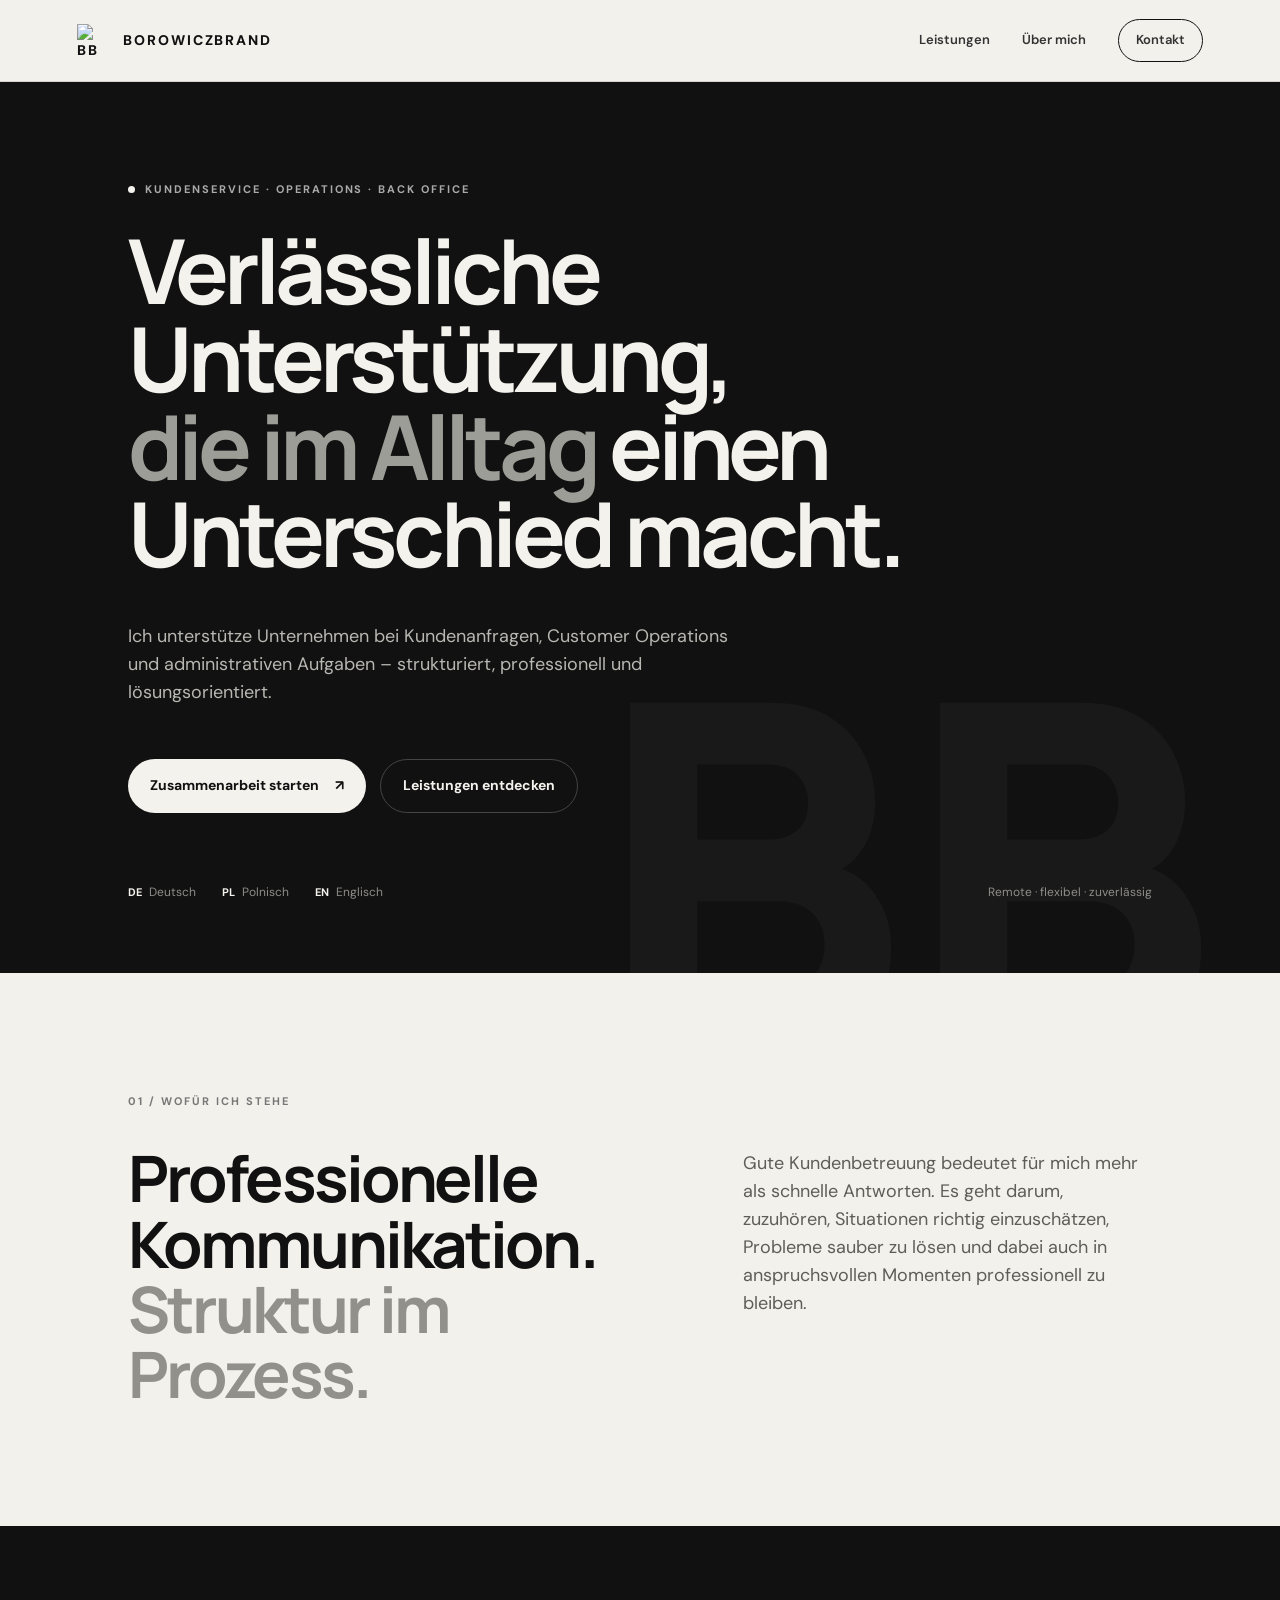
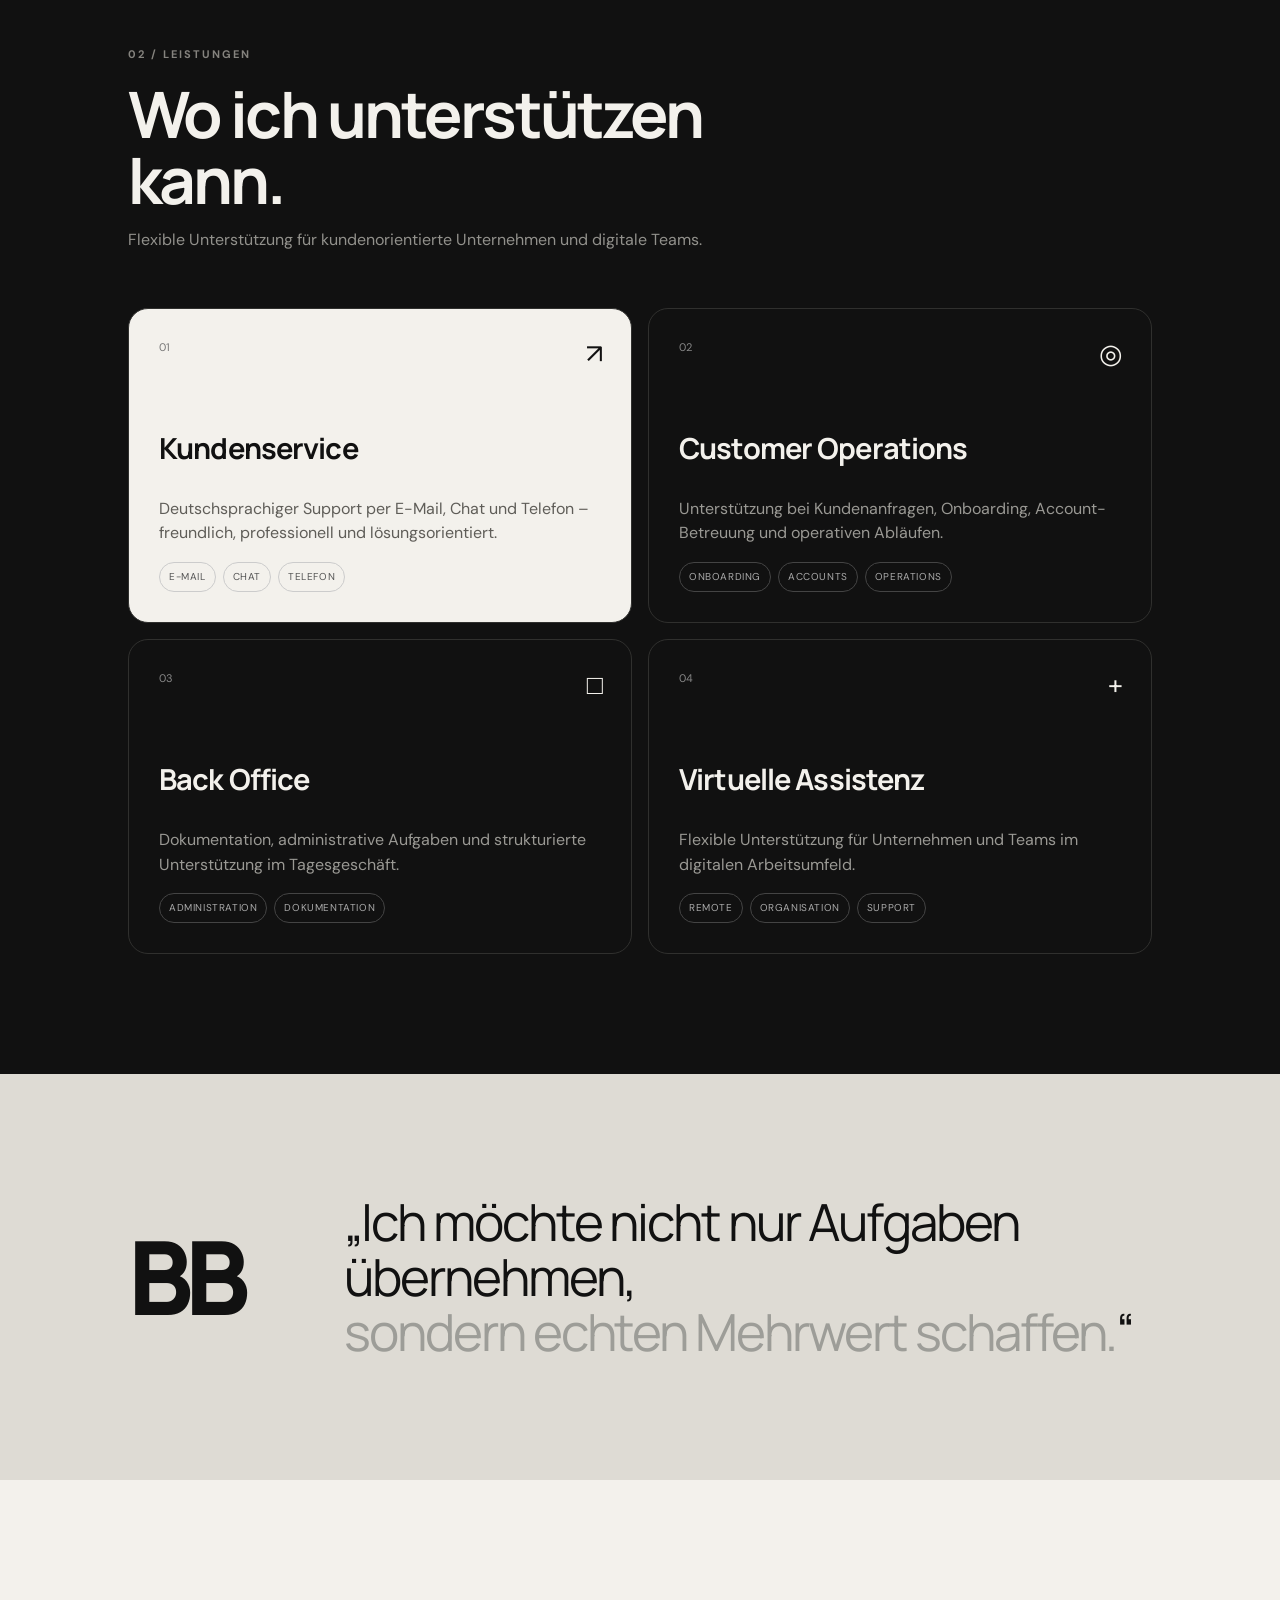
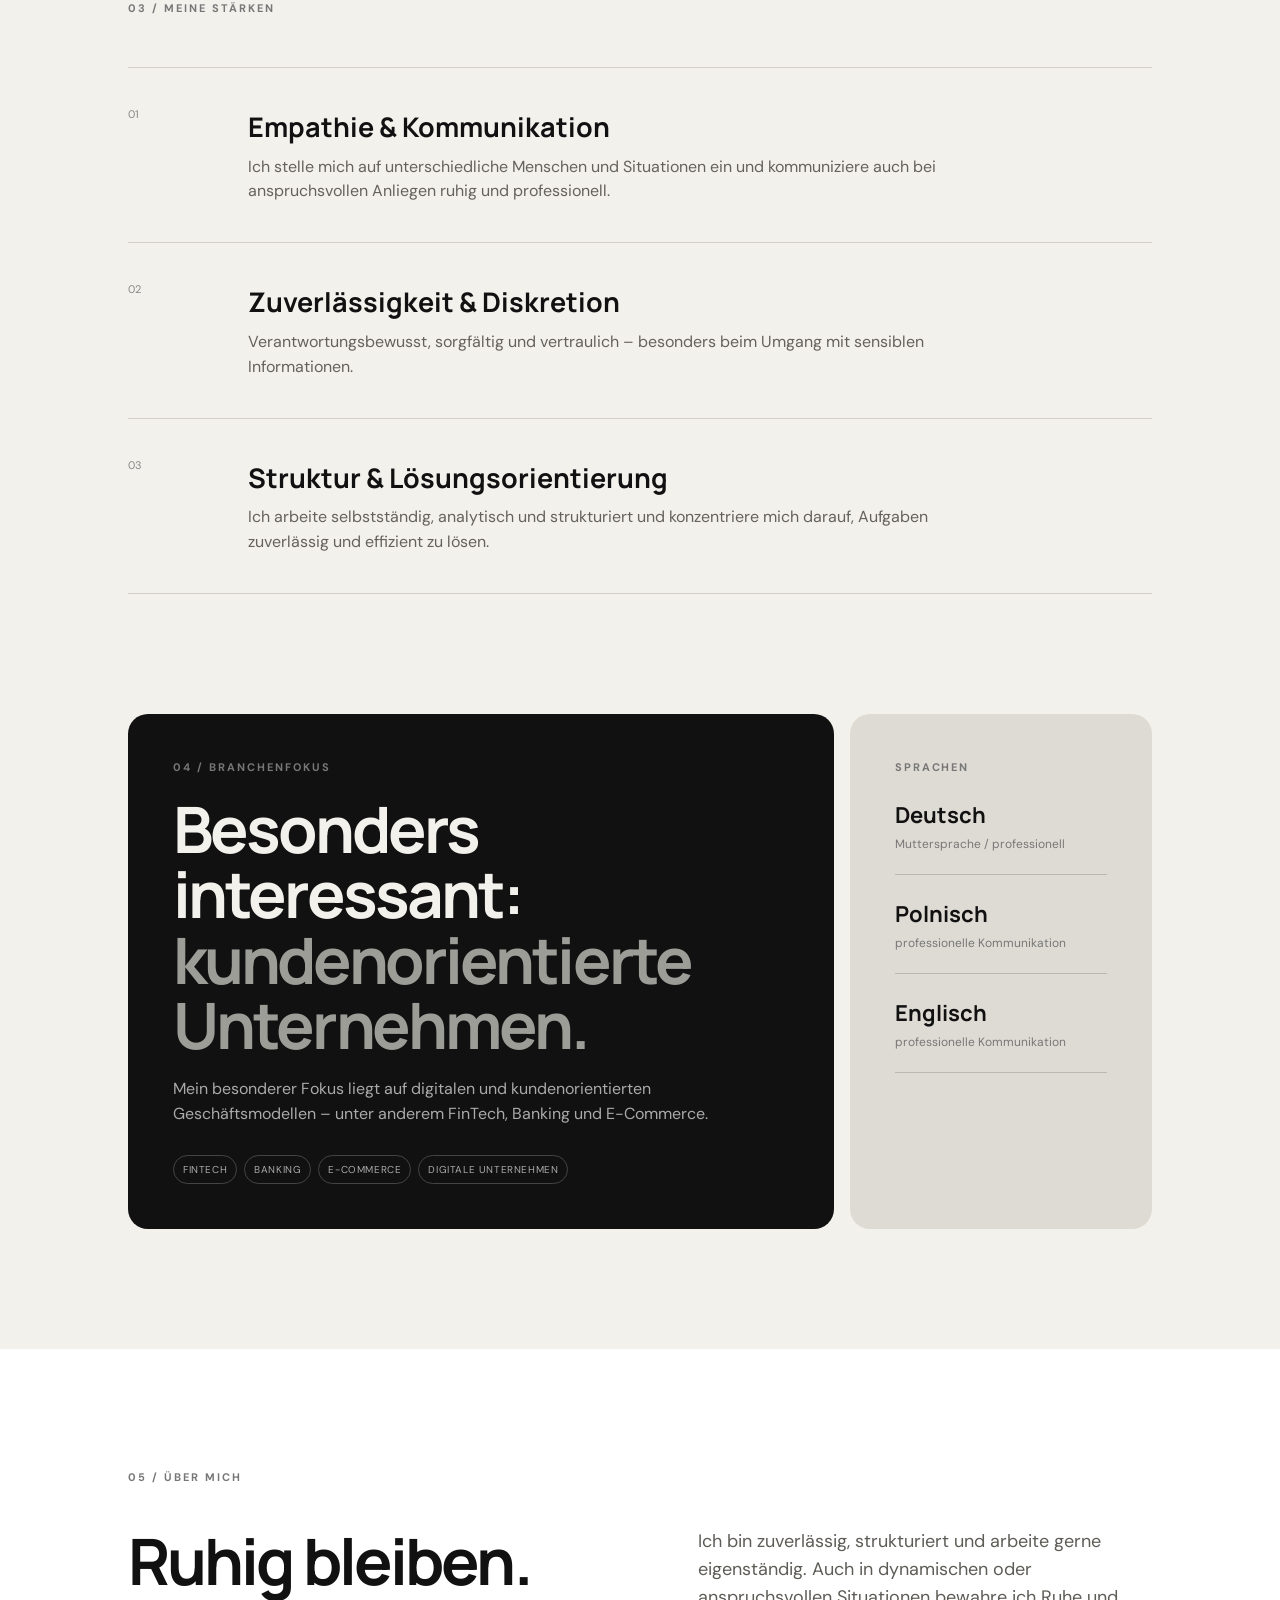
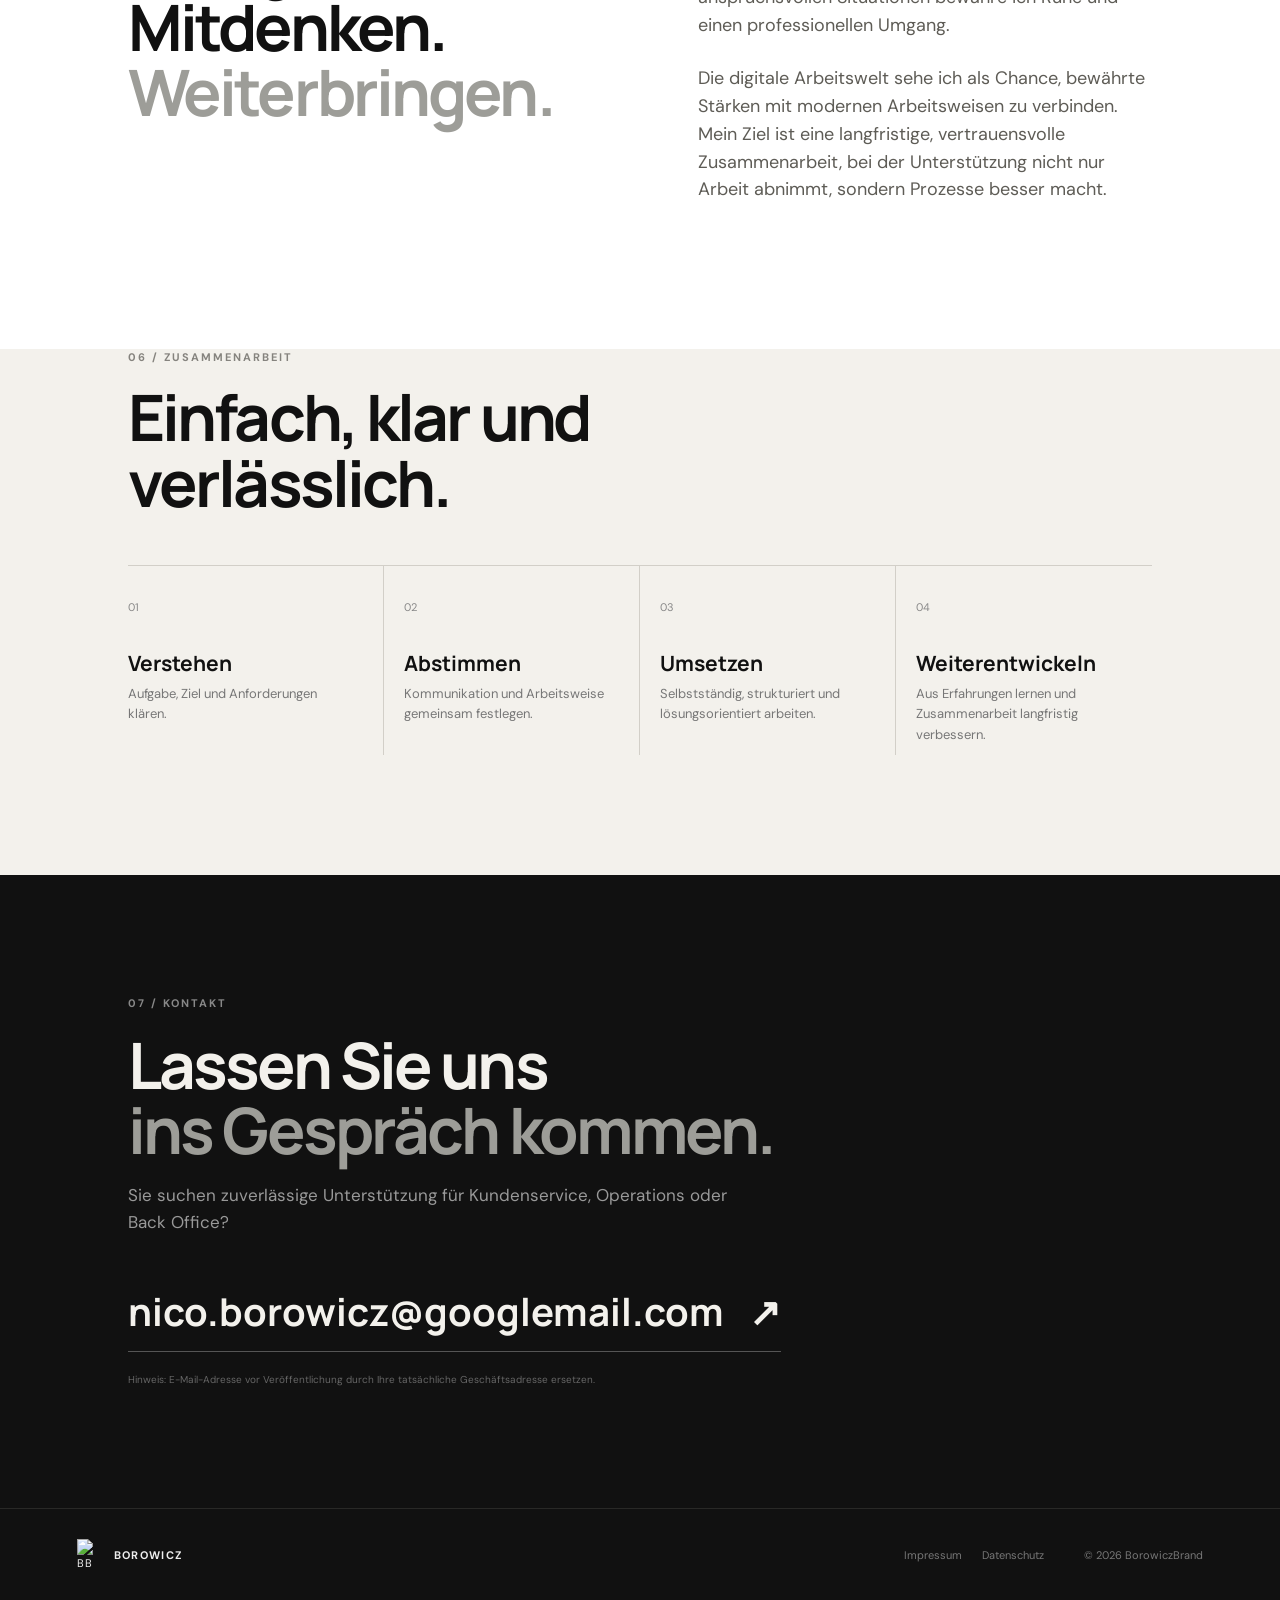
==== commit 01187922: "Add files via upload" ====
--- a/index.html
+++ b/index.html
@@ -4,7 +4,7 @@
   <meta charset="utf-8">
   <meta name="viewport" content="width=device-width, initial-scale=1">
   <meta name="description" content="Borowicz – professionelle Unterstützung in Kundenservice, Customer Operations, Back Office und virtueller Assistenz.">
-  <title>Borowicz — Kundenservice & Operations</title>
+  <title>BorowiczBrand — Kundenservice & Operations</title>
   <link rel="icon" href="assets/brand/mark.svg" type="image/svg+xml">
   <link rel="preconnect" href="https://fonts.googleapis.com">
   <link rel="preconnect" href="https://fonts.gstatic.com" crossorigin>
@@ -15,7 +15,7 @@
   <header class="site-header">
     <a class="brand" href="#top" aria-label="Borowicz Startseite">
       <img src="assets/brand/mark.svg" alt="BB">
-      <span>BOROWICZ</span>
+      <span>BOROWICZBRAND</span>
     </a>
     <nav>
       <a href="#leistungen">Leistungen</a>
@@ -170,7 +170,7 @@
         <div class="section-label">07 / KONTAKT</div>
         <h2>Lassen Sie uns<br><em>ins Gespräch kommen.</em></h2>
         <p>Sie suchen zuverlässige Unterstützung für Kundenservice, Operations oder Back Office?</p>
-        <a class="contact-link" href="mailto:kontakt@borowicz.de">kontakt@borowicz.de <span>↗</span></a>
+        <a class="contact-link" href="mailto:nico.borowicz@googlemail.com">nico.borowicz@googlemail.com <span>↗</span></a>
         <small>Hinweis: E-Mail-Adresse vor Veröffentlichung durch Ihre tatsächliche Geschäftsadresse ersetzen.</small>
       </div>
     </section>
@@ -179,7 +179,7 @@
   <footer>
     <div class="footer-brand"><img src="assets/brand/mark.svg" alt="BB"><strong>BOROWICZ</strong></div>
     <div class="footer-links"><a href="impressum.html">Impressum</a><a href="datenschutz.html">Datenschutz</a></div>
-    <div class="copyright">© 2026 Borowicz</div>
+    <div class="copyright">© 2026 BorowiczBrand</div>
   </footer>
 </body>
 </html>
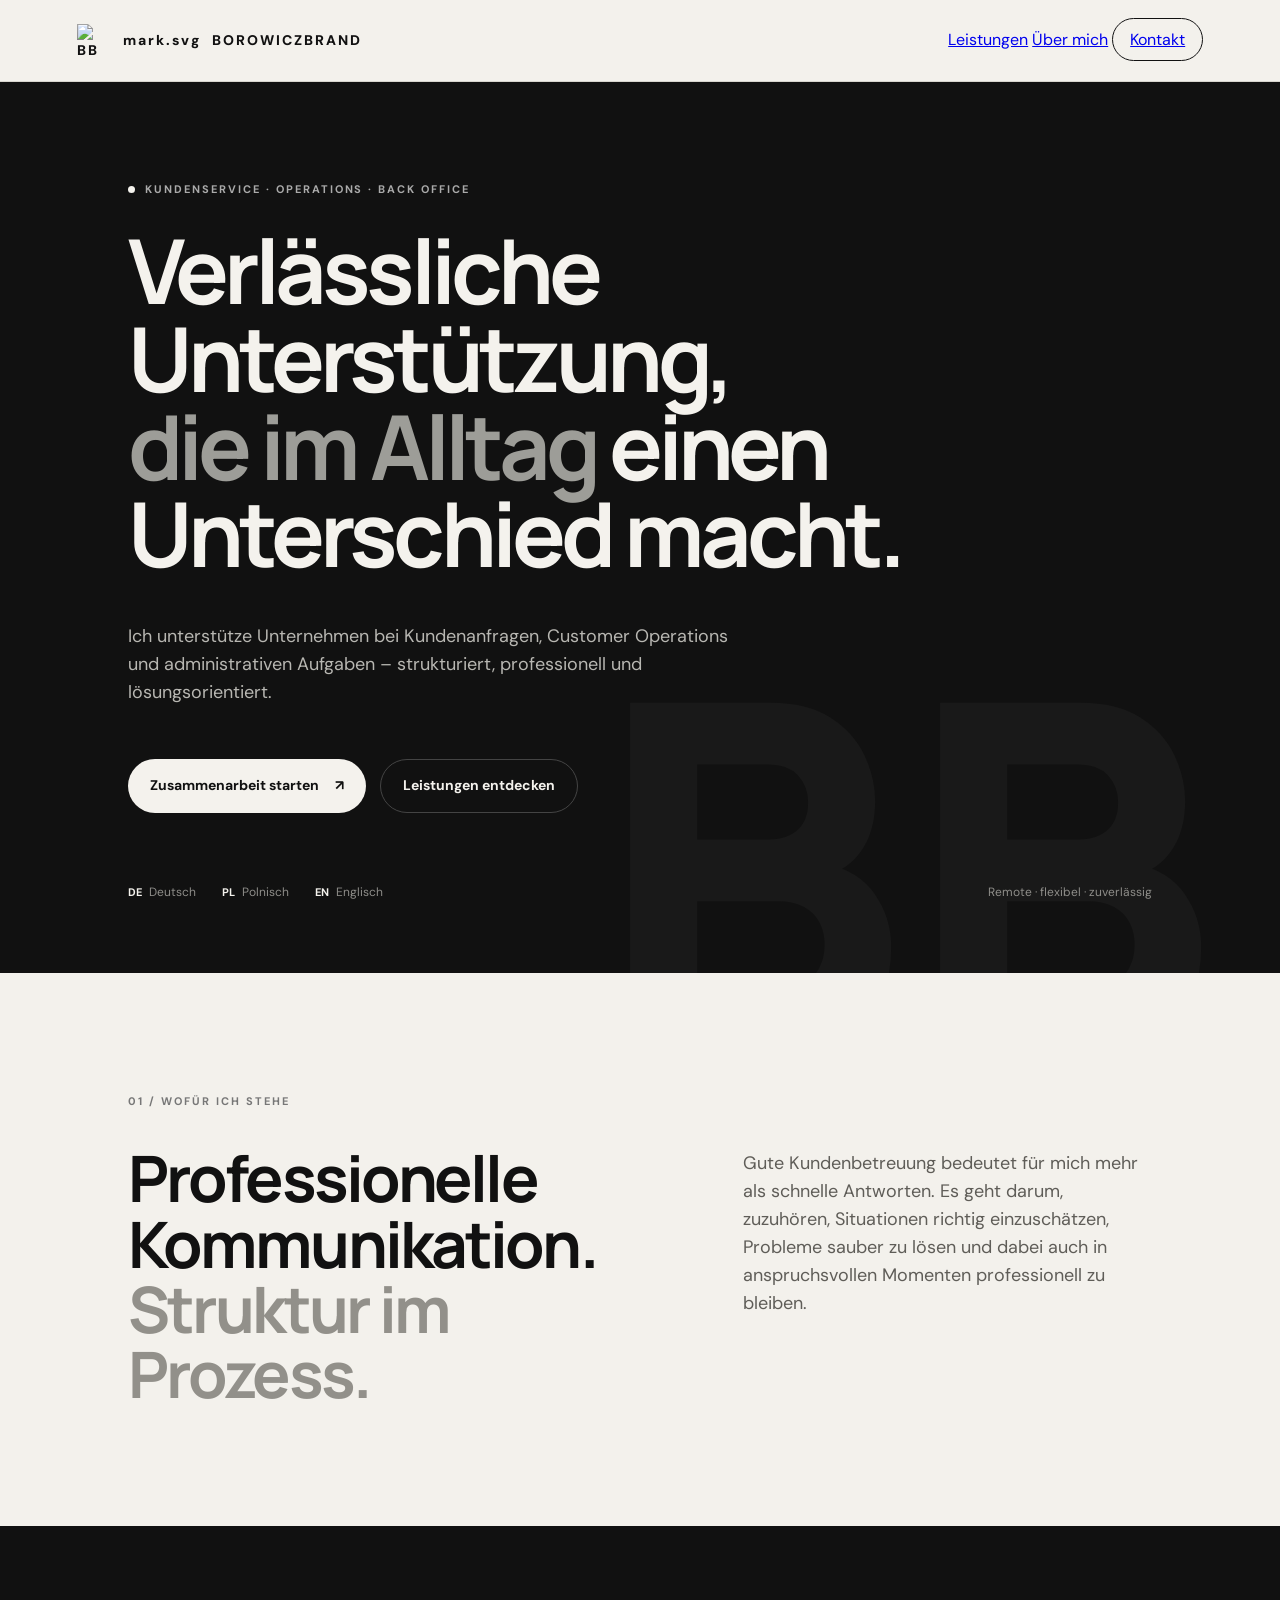
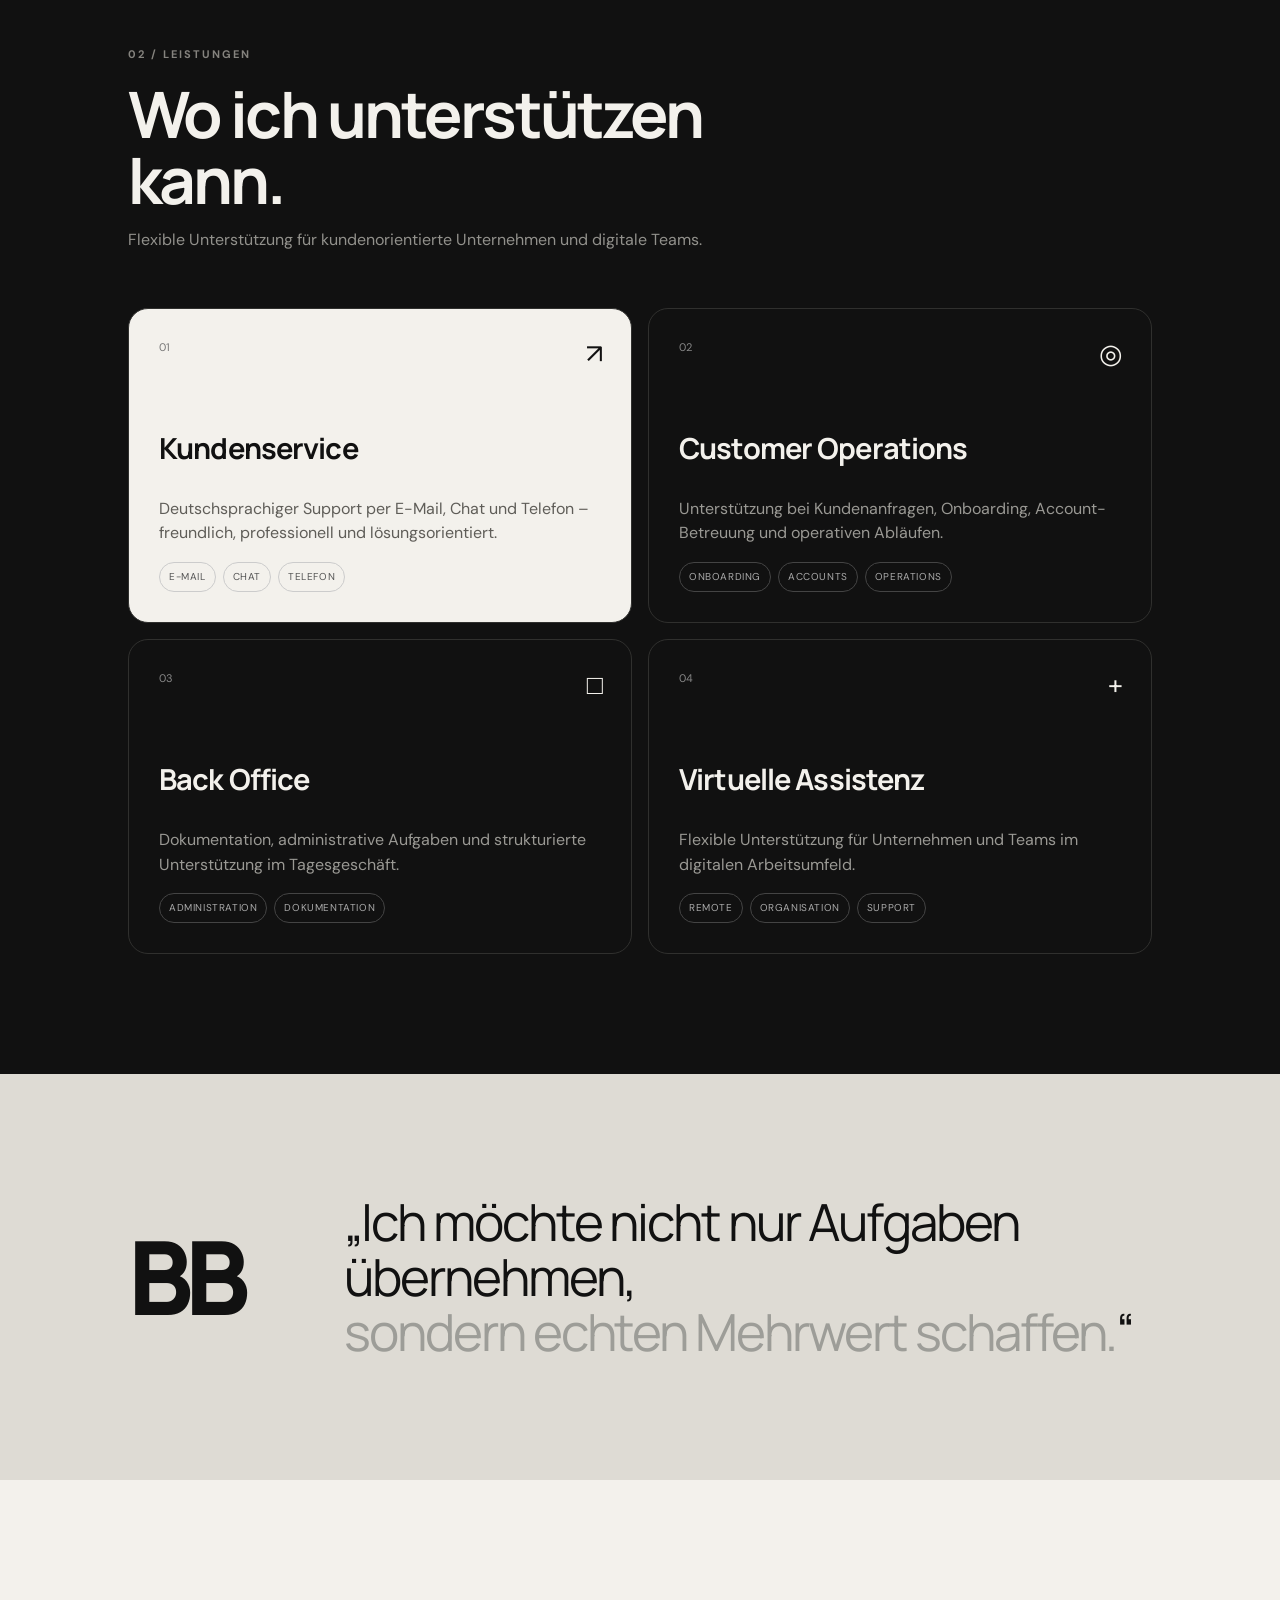
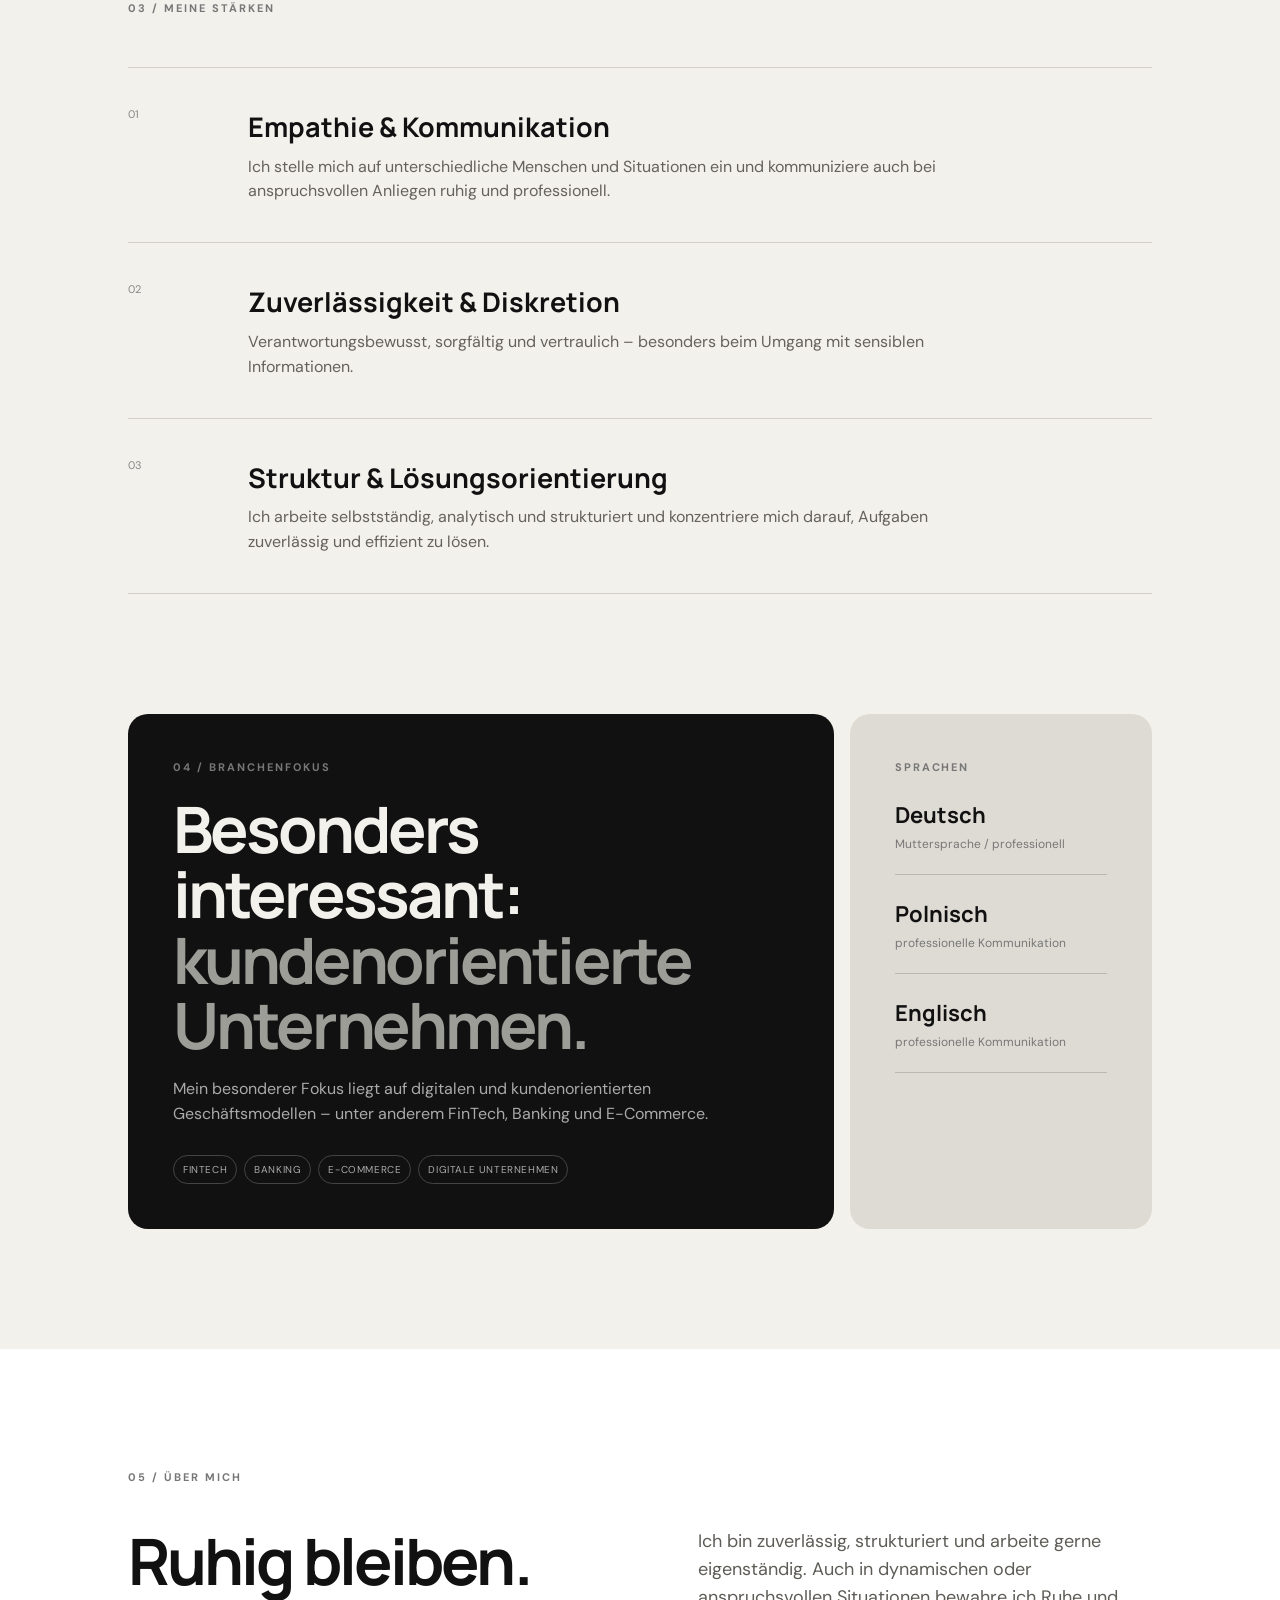
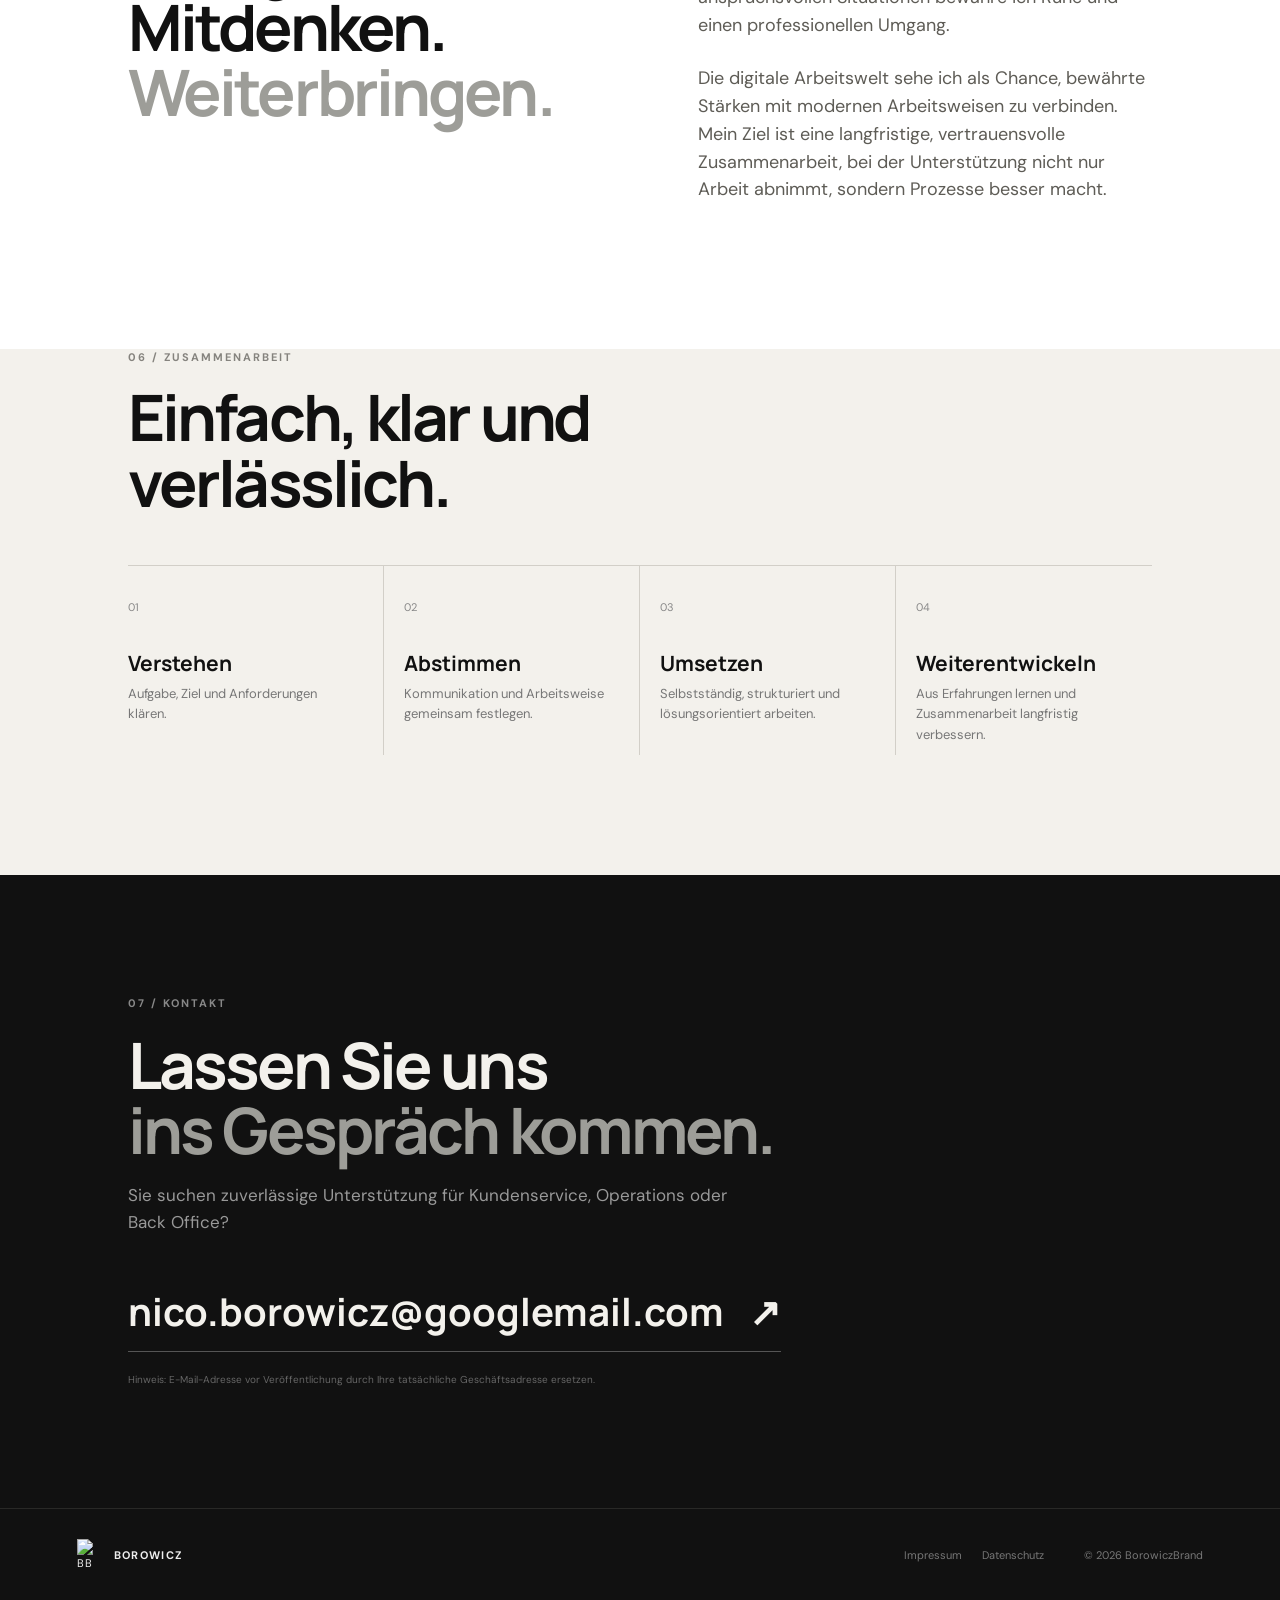
==== commit b251d8e9: "Update index.html" ====
--- a/index.html
+++ b/index.html
@@ -15,9 +15,9 @@
   <header class="site-header">
     <a class="brand" href="#top" aria-label="Borowicz Startseite">
       <img src="assets/brand/mark.svg" alt="BB">
-      <span>BOROWICZBRAND</span>
+     mark.svg <span>BOROWICZBRAND</span>
     </a>
-    <nav>
+    <asset/brand/mark.svg>
       <a href="#leistungen">Leistungen</a>
       <a href="#ueber-mich">Über mich</a>
       <a href="#kontakt" class="nav-cta">Kontakt</a>
